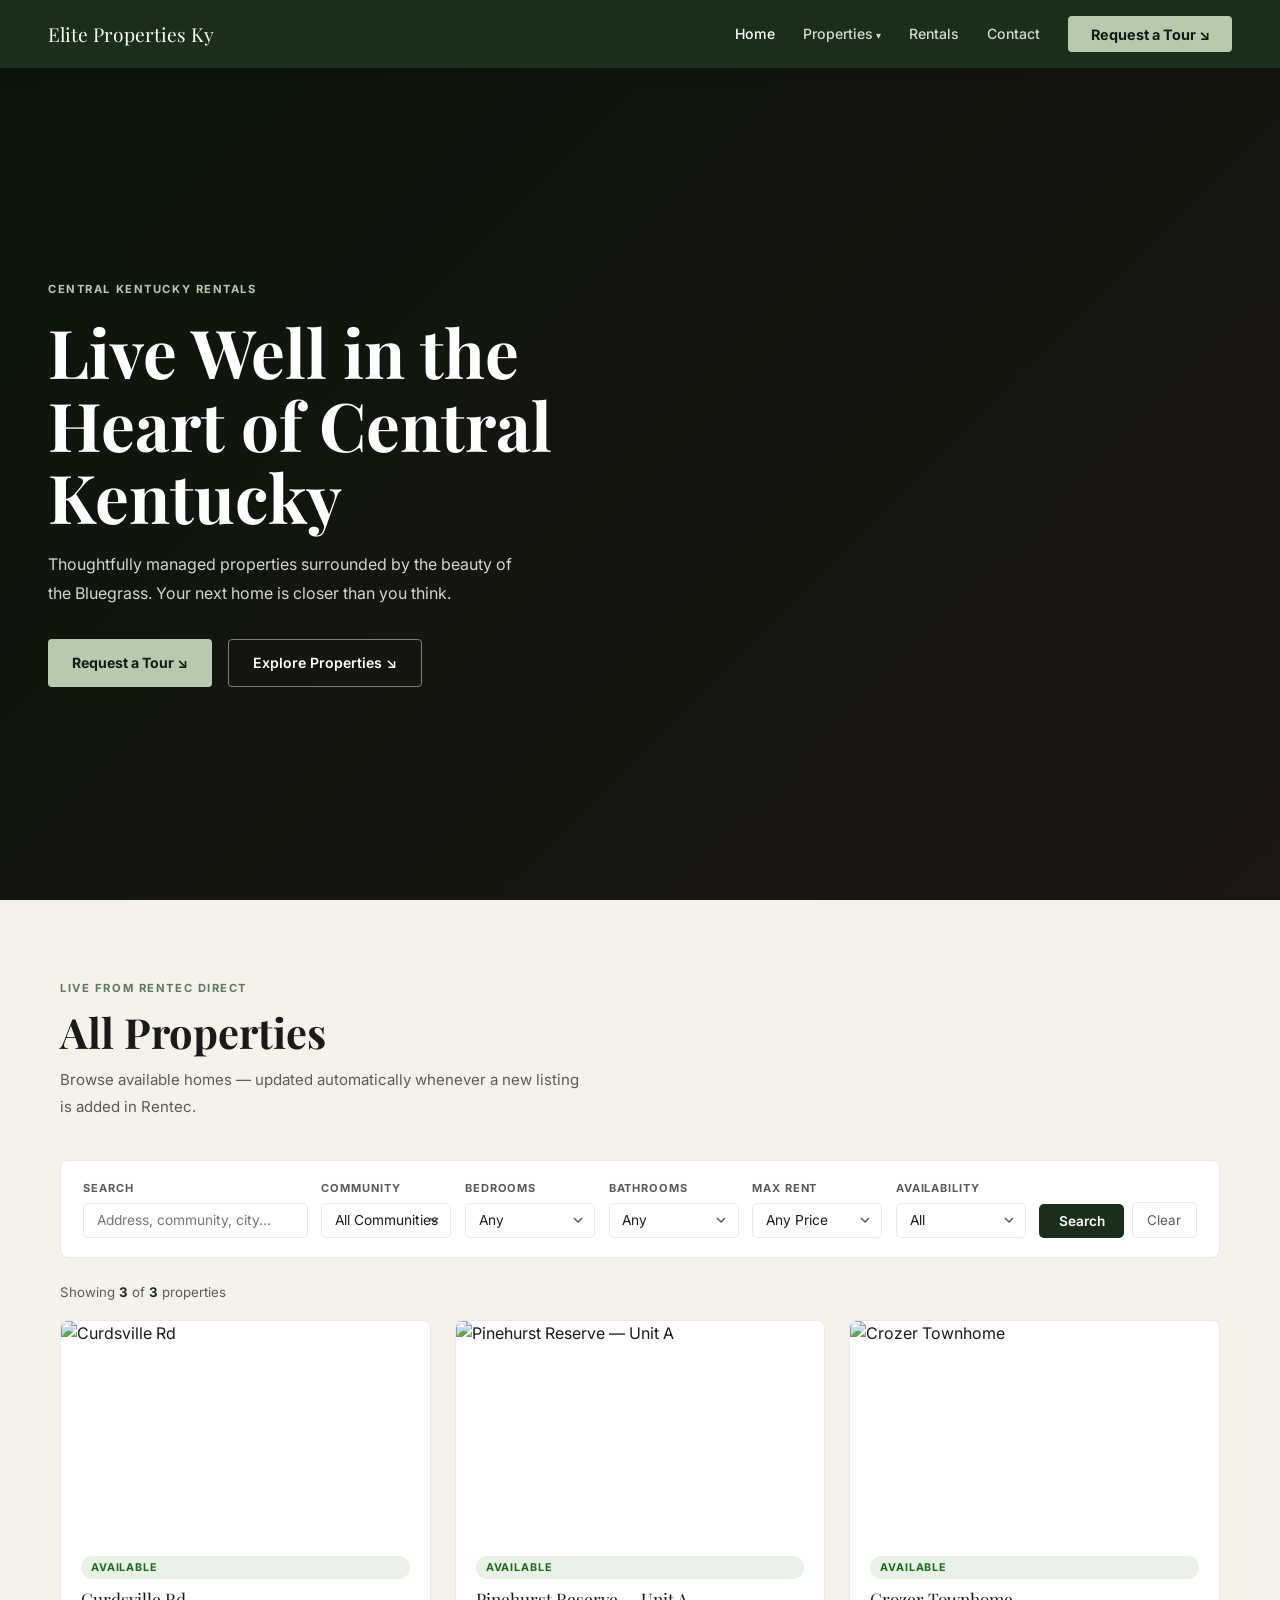
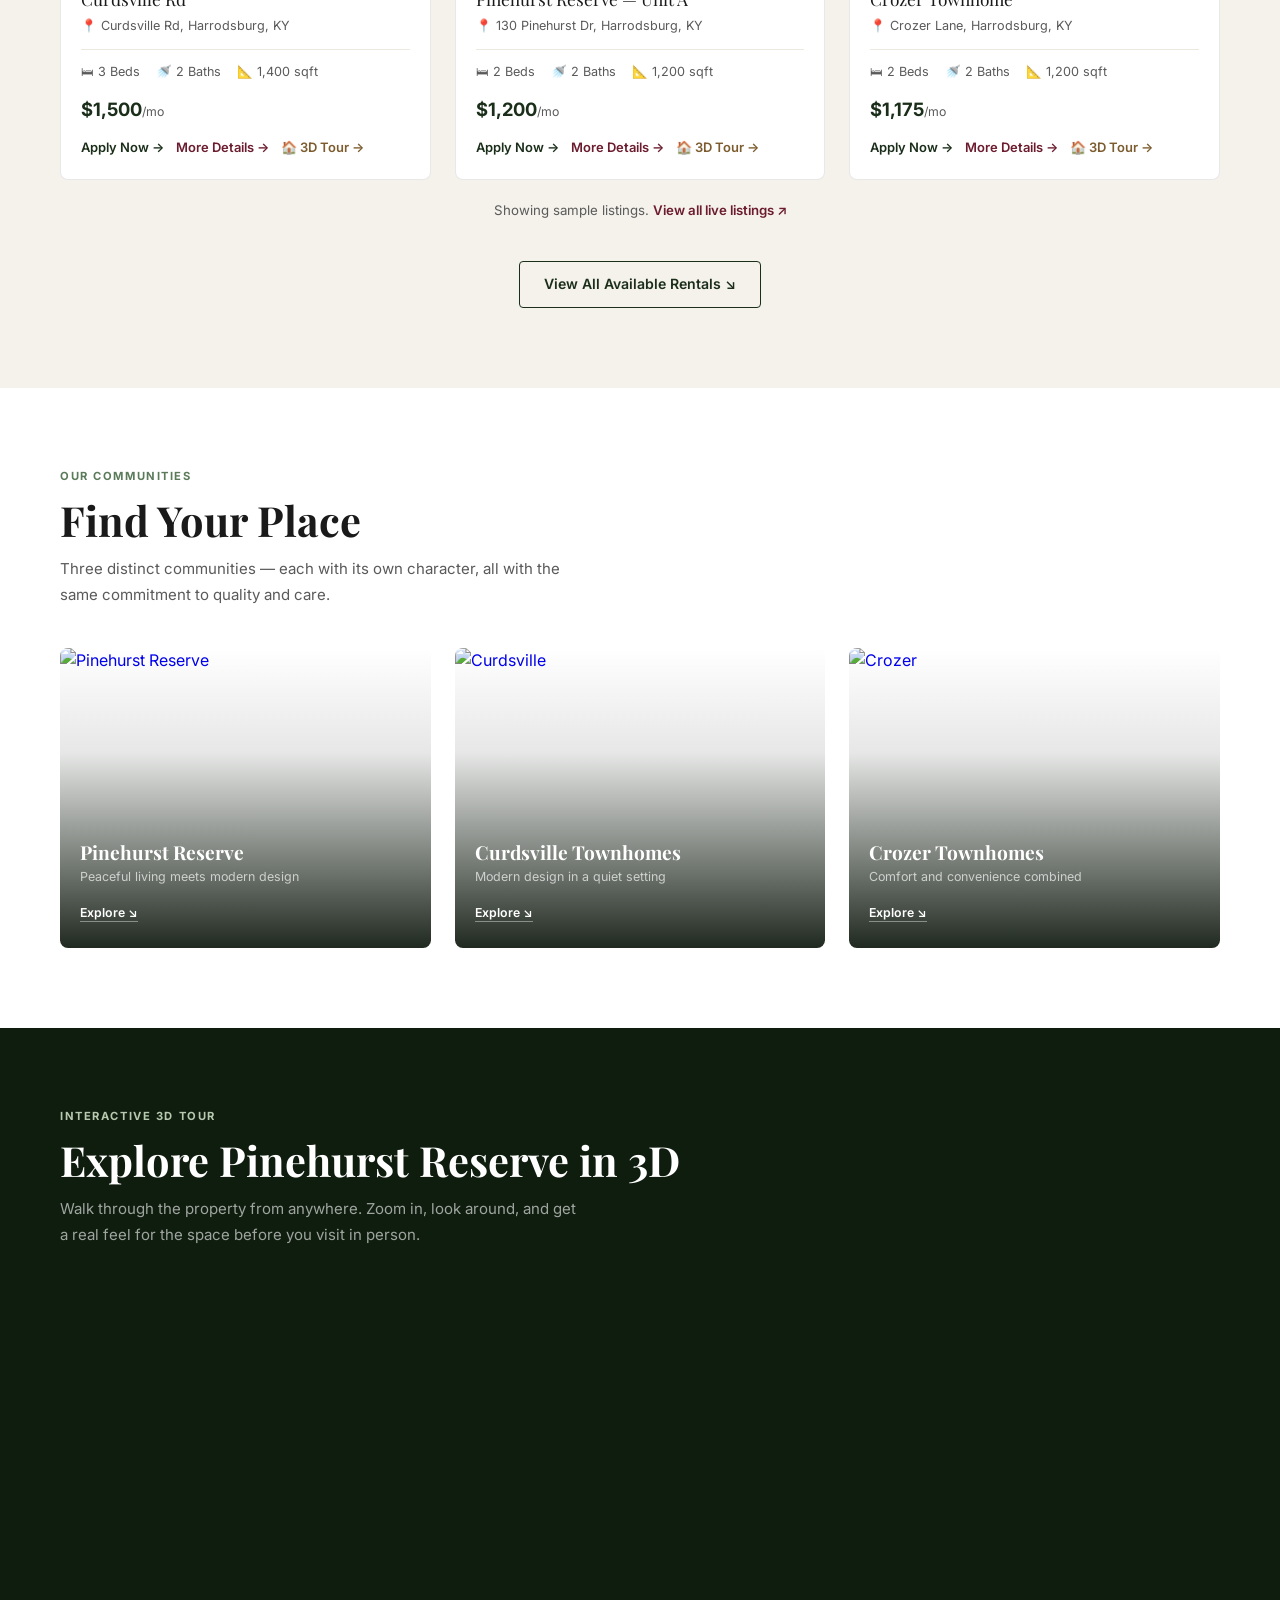
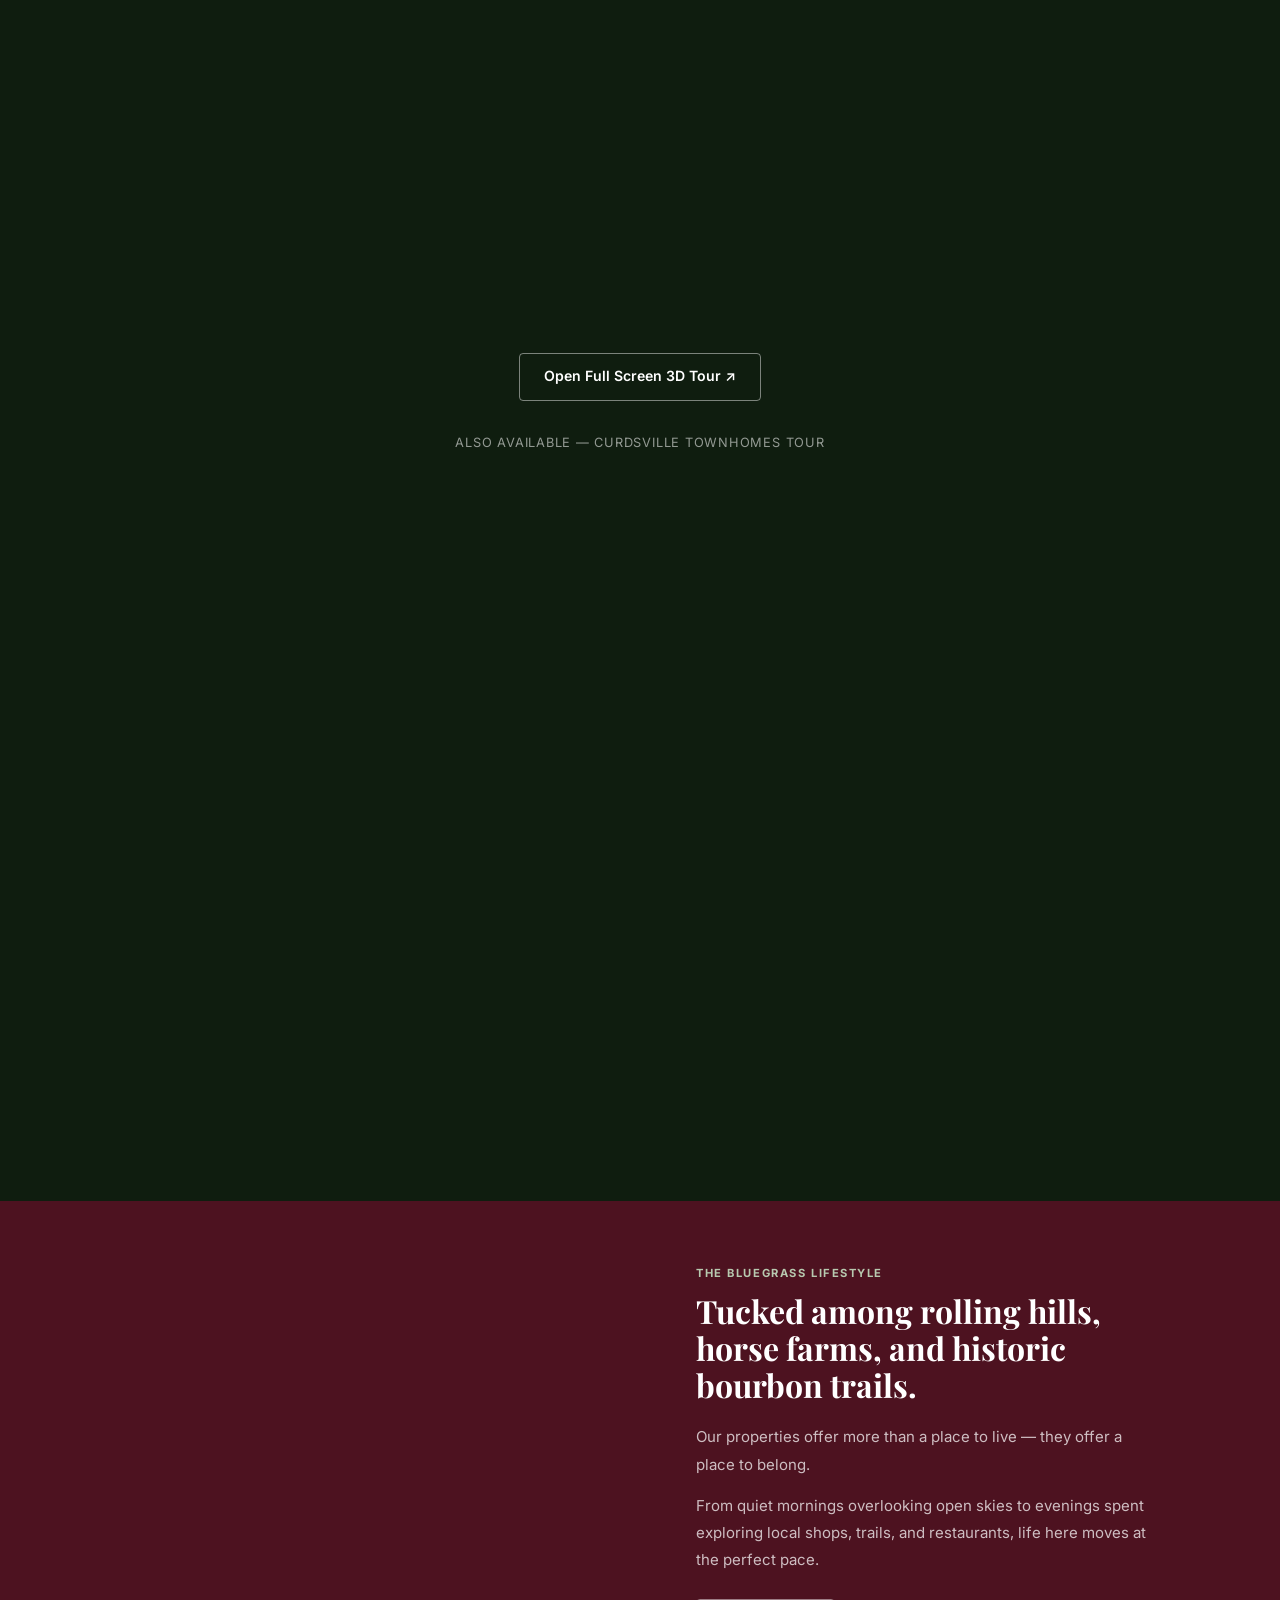
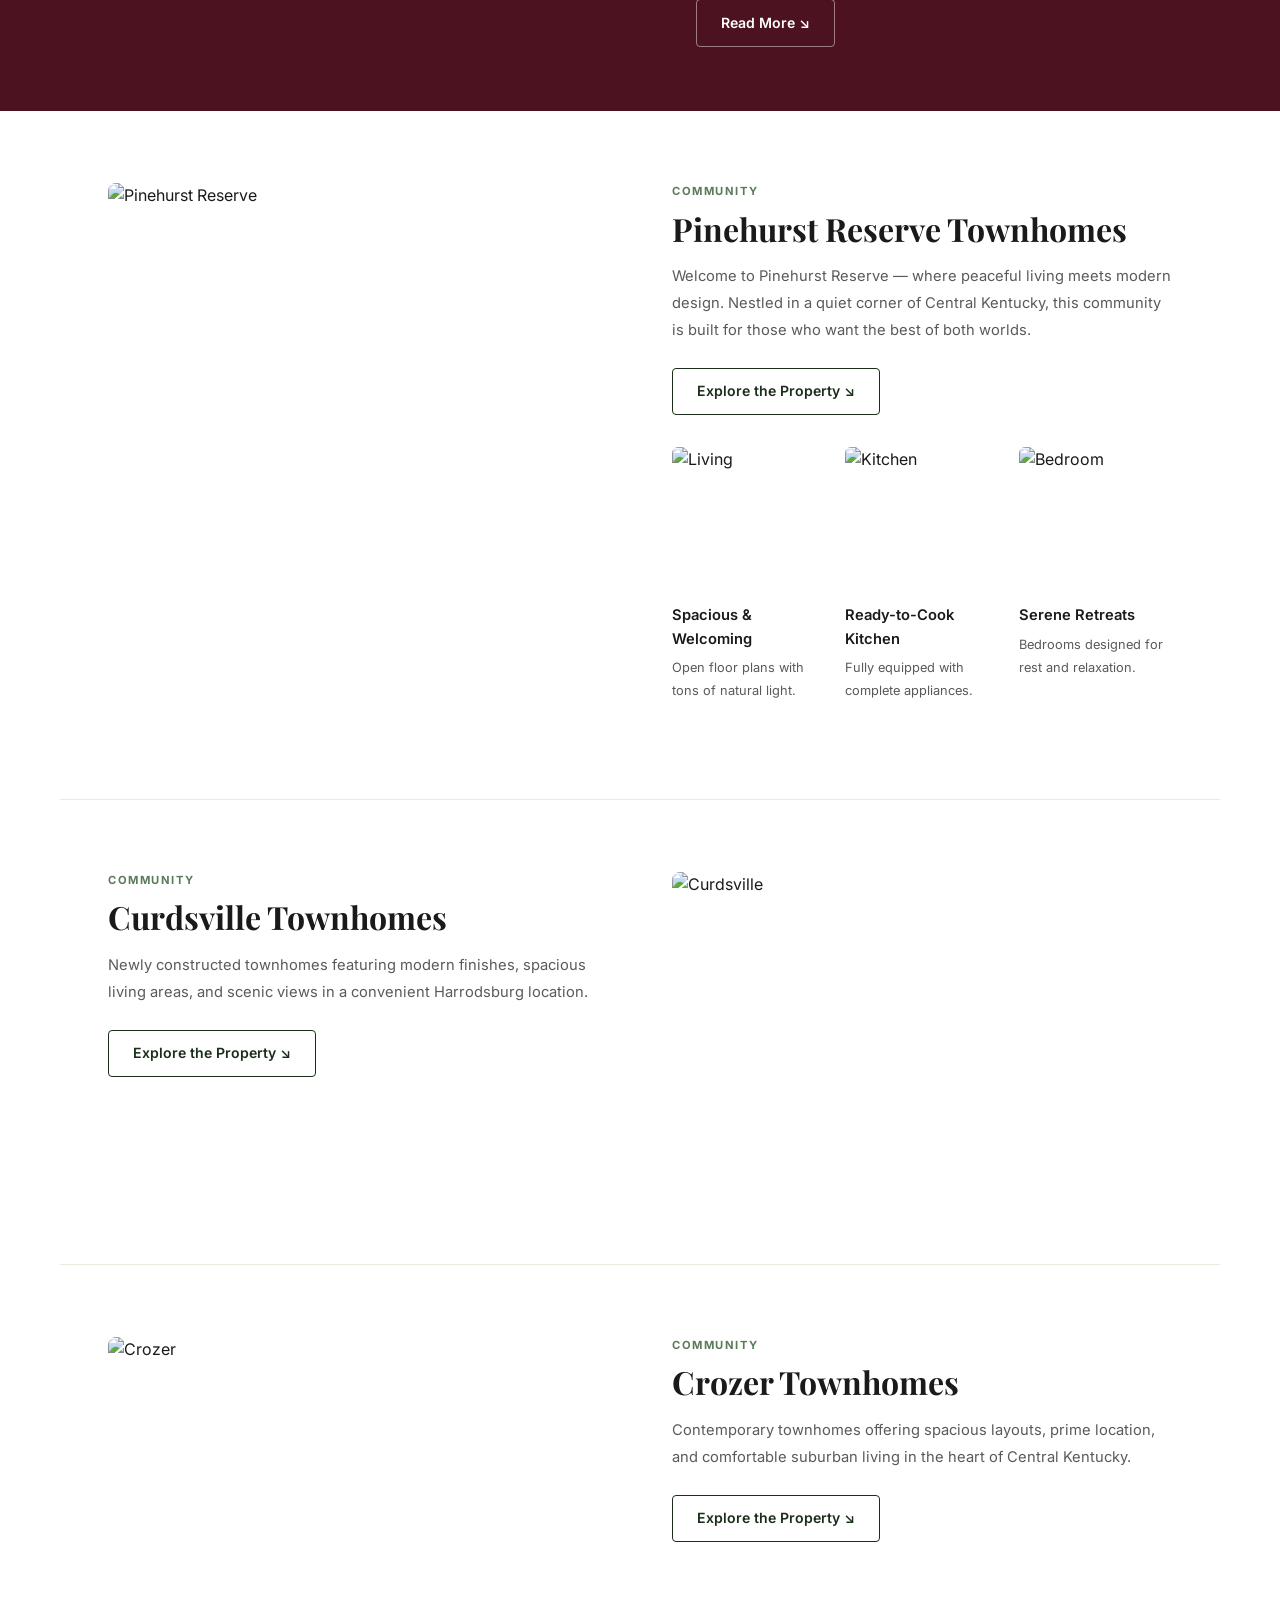
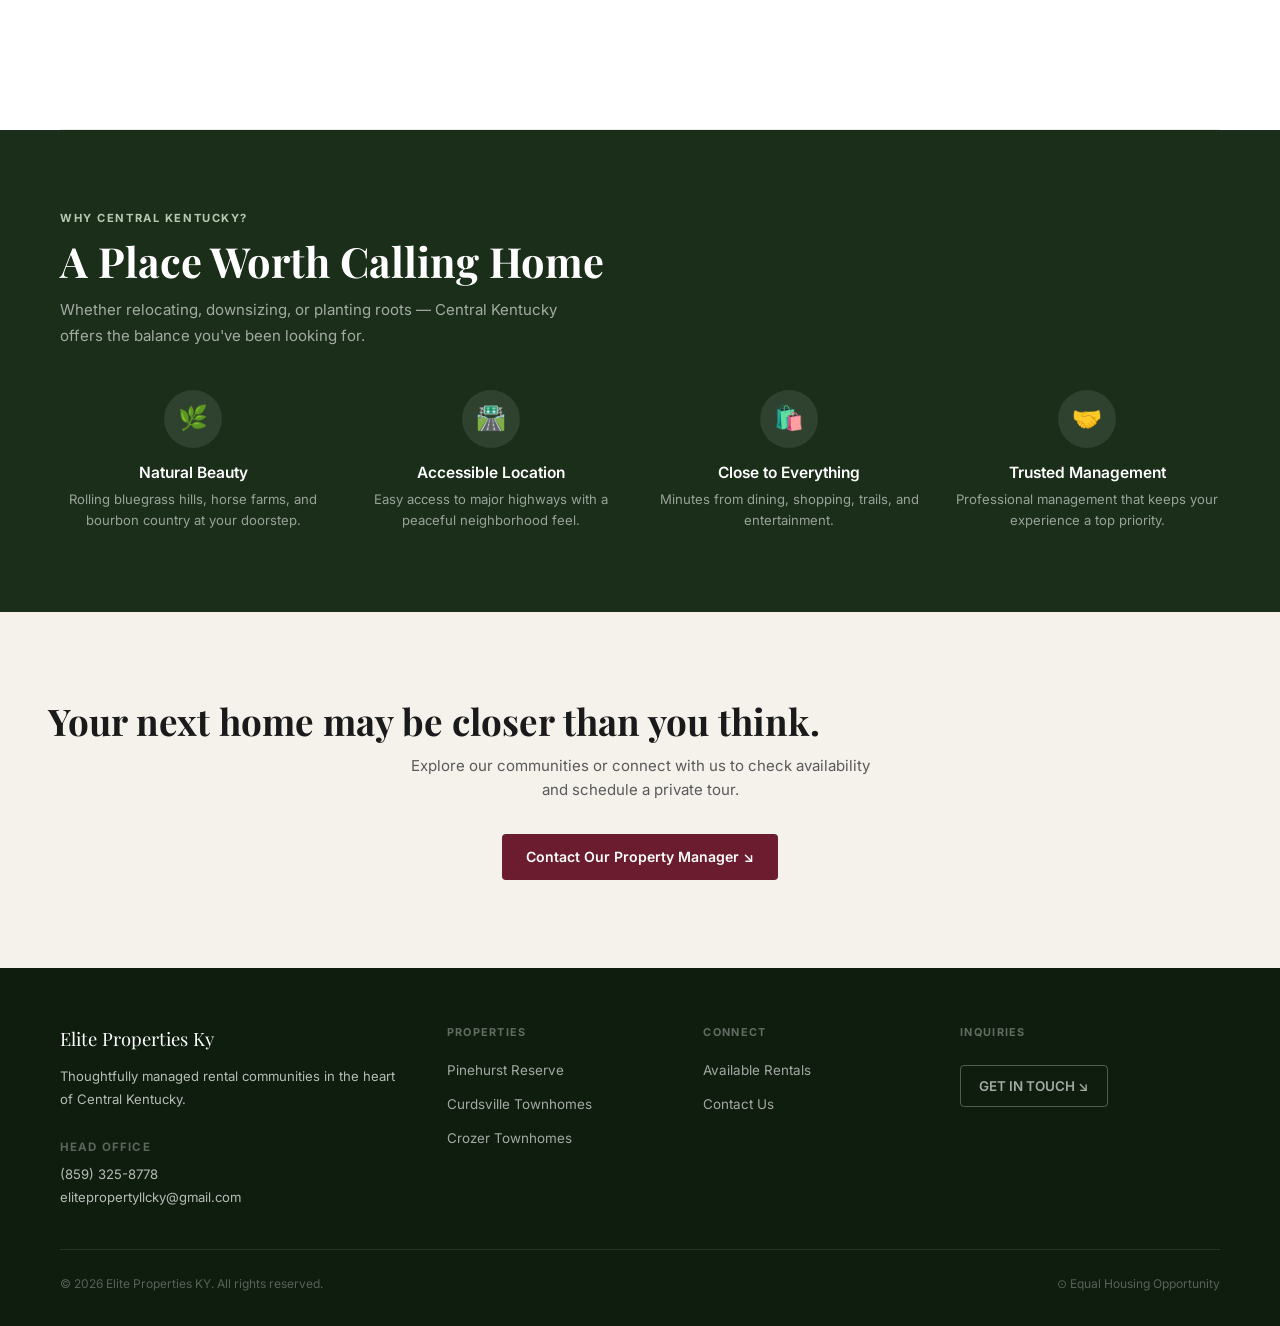
==== index.html @ 21b64f46 "Add files via upload" ====
<!DOCTYPE html>
<html lang="en">
<head>
<meta charset="UTF-8">
<meta name="viewport" content="width=device-width, initial-scale=1.0">
<title>Home | Elite Properties Ky</title>
<meta name="description" content="Find your next home in Central Kentucky. Professionally managed rental communities in Harrodsburg, KY.">
<link rel="preconnect" href="https://fonts.googleapis.com">
<link href="https://fonts.googleapis.com/css2?family=Playfair+Display:wght@700&family=Inter:wght@400;500;600;700&display=swap" rel="stylesheet">
<link rel="stylesheet" href="style.css">
</head>
<body>

<!-- NAV -->
<nav>
  <a href="index.html" class="nav-logo">Elite Properties Ky</a>
  <ul class="nav-links">
    <li><a href="index.html" class="active">Home</a></li>
    <li class="nav-dropdown">
      <a href="#">Properties</a>
      <div class="dropdown-menu">
        <a href="pinehurst.html">Pinehurst Reserve Townhomes</a>
        <a href="curdsville.html">Curdsville Townhomes</a>
        <a href="crozer.html">Crozer Townhomes</a>
      </div>
    </li>
    <li><a href="rentals.html">Rentals</a></li>
    <li><a href="contact.html">Contact</a></li>
    <li><a href="contact.html" class="nav-cta">Request a Tour ↘</a></li>
  </ul>
  <button class="nav-toggle" aria-label="Menu"><span></span><span></span><span></span></button>
</nav>

<!-- HERO WITH FREE STOCK VIDEO -->
<!-- Using Pexels free stock video of luxury home interior -->
<!-- Replace the video src with your own video later -->
<section class="hero" id="home">
  <video class="hero-video" autoplay muted loop playsinline
    poster="https://images.pexels.com/photos/1396122/pexels-photo-1396122.jpeg?auto=compress&cs=tinysrgb&w=1920">
    <source src="https://videos.pexels.com/video-files/3773486/3773486-uhd_2560_1440_25fps.mp4" type="video/mp4">
    <!-- Fallback static image if video fails -->
  </video>
  <div class="hero-overlay"></div>
  <div class="hero-content">
    <span class="hero-eyebrow">Central Kentucky Rentals</span>
    <h1>Live Well in the Heart of Central Kentucky</h1>
    <p class="hero-sub">Thoughtfully managed properties surrounded by the beauty of the Bluegrass. Your next home is closer than you think.</p>
    <div class="hero-actions">
      <a href="contact.html" class="btn btn-white">Request a Tour ↘</a>
      <a href="#properties-section" class="btn btn-outline-white">Explore Properties ↘</a>
    </div>
  </div>
</section>

<!-- LIVE PROPERTIES FROM RENTEC -->
<section class="section" id="properties-section" style="background:var(--cream);">
  <div class="wrap">
    <span class="section-label">Live from Rentec Direct</span>
    <h2 class="section-title">All Properties</h2>
    <p class="section-sub">Browse available homes — updated automatically whenever a new listing is added in Rentec.</p>

    <!-- FILTER BAR -->
    <div class="filter-bar">
      <div class="fg" style="flex:2;min-width:170px;">
        <label>Search</label>
        <input type="text" id="fSearch" placeholder="Address, community, city…">
      </div>
      <div class="fg">
        <label>Community</label>
        <select id="fCommunity">
          <option value="">All Communities</option>
          <option value="curdsville">Curdsville</option>
          <option value="pinehurst">Pinehurst Reserve</option>
          <option value="crozer">Crozer</option>
          <option value="lyons">Lyons Ave</option>
          <option value="proctor">Proctor St</option>
          <option value="cecil">Cecil Street</option>
        </select>
      </div>
      <div class="fg">
        <label>Bedrooms</label>
        <select id="fBeds">
          <option value="">Any</option>
          <option value="1">1 Bed</option>
          <option value="2">2 Beds</option>
          <option value="3">3 Beds</option>
          <option value="4">4+ Beds</option>
        </select>
      </div>
      <div class="fg">
        <label>Bathrooms</label>
        <select id="fBaths">
          <option value="">Any</option>
          <option value="1">1 Bath</option>
          <option value="2">2 Baths</option>
          <option value="3">3+ Baths</option>
        </select>
      </div>
      <div class="fg">
        <label>Max Rent</label>
        <select id="fPrice">
          <option value="">Any Price</option>
          <option value="800">Up to $800/mo</option>
          <option value="1000">Up to $1,000/mo</option>
          <option value="1200">Up to $1,200/mo</option>
          <option value="1500">Up to $1,500/mo</option>
          <option value="2000">Up to $2,000/mo</option>
        </select>
      </div>
      <div class="fg">
        <label>Availability</label>
        <select id="fAvail">
          <option value="">All</option>
          <option value="available">Available Now</option>
          <option value="unavailable">Coming Soon</option>
        </select>
      </div>
      <div class="filter-actions">
        <button class="btn-search" onclick="applyFilters()">Search</button>
        <button class="btn-clear" onclick="resetFilters()">Clear</button>
      </div>
    </div>
    <p id="propsCount" style="display:none;font-size:.83rem;color:var(--muted);margin-bottom:1rem;"></p>
    <div class="prop-grid" id="propsGrid">
      <div class="state-center"><div class="spinner"></div><p>Loading properties…</p></div>
    </div>
    <div style="text-align:center;margin-top:2.5rem;">
      <a href="rentals.html" class="btn btn-outline-forest">View All Available Rentals ↘</a>
    </div>
  </div>
</section>

<!-- COMMUNITY SHOWCASE -->
<section class="section" id="communities">
  <div class="wrap">
    <span class="section-label">Our Communities</span>
    <h2 class="section-title">Find Your Place</h2>
    <p class="section-sub">Three distinct communities — each with its own character, all with the same commitment to quality and care.</p>
    <div class="community-grid">
      <a href="pinehurst.html" class="comm-card">
        <img src="https://static.wixstatic.com/media/8e1c5f_88a6acd375b24e2f8220c3abd1e22dcf~mv2.jpg/v1/fill/w_800,h_600,al_c,q_80,enc_avif,quality_auto/pinehurst%20reserve%20front.jpg" alt="Pinehurst Reserve">
        <div class="comm-card-overlay"></div>
        <div class="comm-card-info"><h3>Pinehurst Reserve</h3><p>Peaceful living meets modern design</p><span>Explore ↘</span></div>
      </a>
      <a href="curdsville.html" class="comm-card">
        <img src="https://static.wixstatic.com/media/23b958_ae3217a0ced340349d65001fec90b6ee~mv2.jpg/v1/fit/w_800,h_600,q_90,enc_avif,quality_auto/23b958_ae3217a0ced340349d65001fec90b6ee~mv2.jpg" alt="Curdsville">
        <div class="comm-card-overlay"></div>
        <div class="comm-card-info"><h3>Curdsville Townhomes</h3><p>Modern design in a quiet setting</p><span>Explore ↘</span></div>
      </a>
      <a href="crozer.html" class="comm-card">
        <img src="https://static.wixstatic.com/media/23b958_34b740e070714d919759ac3b581544b1~mv2.jpg/v1/fit/w_800,h_600,q_90,enc_avif,quality_auto/23b958_34b740e070714d919759ac3b581544b1~mv2.jpg" alt="Crozer">
        <div class="comm-card-overlay"></div>
        <div class="comm-card-info"><h3>Crozer Townhomes</h3><p>Comfort and convenience combined</p><span>Explore ↘</span></div>
      </a>
    </div>
  </div>
</section>

<!-- 3D VIRTUAL TOUR — MATTERPORT -->
<div class="tour-section section">
  <div class="wrap">
    <span class="section-label">Interactive 3D Tour</span>
    <h2 class="section-title" style="color:var(--white)">Explore Pinehurst Reserve in 3D</h2>
    <p class="section-sub" style="color:rgba(255,255,255,0.6);margin-bottom:2rem;">Walk through the property from anywhere. Zoom in, look around, and get a real feel for the space before you visit in person.</p>
    <div class="mp-embed">
      <iframe
        src="https://my.matterport.com/show/?m=jr7xb9xrBE8"
        allow="autoplay; fullscreen; web-share; xr-spatial-tracking"
        frameborder="0"
        allowfullscreen
        title="Pinehurst Reserve 3D Virtual Tour">
      </iframe>
    </div>
    <p style="text-align:center;margin-top:1.25rem;">
      <a href="https://my.matterport.com/show/?m=jr7xb9xrBE8" target="_blank" class="btn btn-outline-white" style="display:inline-flex">
        Open Full Screen 3D Tour ↗
      </a>
    </p>
    <div style="margin-top:2rem;">
      <p style="color:rgba(255,255,255,.55);font-size:.8rem;text-align:center;margin-bottom:1rem;letter-spacing:.06em;text-transform:uppercase;">Also Available — Curdsville Townhomes Tour</p>
      <div class="mp-embed">
        <iframe
          src="https://my.matterport.com/show/?m=mweATdD8G1L"
          allow="autoplay; fullscreen; web-share; xr-spatial-tracking"
          frameborder="0"
          allowfullscreen
          title="Curdsville Townhomes 3D Tour">
        </iframe>
      </div>
    </div>
  </div>
</div>

<!-- LIFESTYLE SPLIT -->
<div class="lifestyle">
  <div class="lifestyle-inner">
    <div class="lifestyle-img"></div>
    <div class="lifestyle-text">
      <span class="section-label">The Bluegrass Lifestyle</span>
      <h2>Tucked among rolling hills, horse farms, and historic bourbon trails.</h2>
      <p>Our properties offer more than a place to live — they offer a place to belong.</p>
      <p>From quiet mornings overlooking open skies to evenings spent exploring local shops, trails, and restaurants, life here moves at the perfect pace.</p>
      <a href="contact.html" class="btn btn-outline-white" style="margin-top:.75rem;align-self:flex-start;">Read More ↘</a>
    </div>
  </div>
</div>

<!-- COMMUNITY FEATURE ROWS -->
<div class="comm-rows">
  <div class="comm-row">
    <img class="comm-row-img" src="https://static.wixstatic.com/media/23b958_c63b4e289097448fad026cc8f93c95b8~mv2.jpg/v1/fit/w_960,h_640,q_90,enc_avif,quality_auto/23b958_c63b4e289097448fad026cc8f93c95b8~mv2.jpg" alt="Pinehurst Reserve">
    <div class="comm-row-text">
      <span class="section-label">Community</span>
      <h2>Pinehurst Reserve Townhomes</h2>
      <p>Welcome to Pinehurst Reserve — where peaceful living meets modern design. Nestled in a quiet corner of Central Kentucky, this community is built for those who want the best of both worlds.</p>
      <a href="pinehurst.html" class="btn btn-outline-forest">Explore the Property ↘</a>
      <div class="feature-grid">
        <div class="feature-item"><img src="https://static.wixstatic.com/media/8e1c5f_5edec4df8f8345e18412c4f353db36b3~mv2.jpg/v1/fill/w_400,h_280,al_c,q_80,enc_avif,quality_auto/Pinehurst%20Reserve%20Retouched%20Optimized%20for%20Web_20.jpg" alt="Living"><h4>Spacious & Welcoming</h4><p>Open floor plans with tons of natural light.</p></div>
        <div class="feature-item"><img src="https://static.wixstatic.com/media/8e1c5f_df1fcca7f3a74d31aa9508a52b5c37d3~mv2.jpg/v1/fill/w_400,h_280,al_c,q_80,enc_avif,quality_auto/Pinehurst%20Reserve%20Retouched%20Optimized%20for%20Web_16.jpg" alt="Kitchen"><h4>Ready-to-Cook Kitchen</h4><p>Fully equipped with complete appliances.</p></div>
        <div class="feature-item"><img src="https://static.wixstatic.com/media/8e1c5f_2f93f8d37f744509aaecc9bdccc4d61d~mv2.jpg/v1/fill/w_400,h_280,al_c,q_80,enc_avif,quality_auto/Pinehurst%20Reserve%20Retouched%20Optimized%20for%20Web_19.jpg" alt="Bedroom"><h4>Serene Retreats</h4><p>Bedrooms designed for rest and relaxation.</p></div>
      </div>
    </div>
  </div>
  <div class="comm-row flip">
    <img class="comm-row-img" src="https://static.wixstatic.com/media/23b958_6a4a3c3a8d1b416b8bd9cf13ebec25a1~mv2.jpg/v1/fill/w_960,h_640,q_90,enc_avif,quality_auto/23b958_6a4a3c3a8d1b416b8bd9cf13ebec25a1~mv2.jpg" alt="Curdsville">
    <div class="comm-row-text">
      <span class="section-label">Community</span>
      <h2>Curdsville Townhomes</h2>
      <p>Newly constructed townhomes featuring modern finishes, spacious living areas, and scenic views in a convenient Harrodsburg location.</p>
      <a href="curdsville.html" class="btn btn-outline-forest">Explore the Property ↘</a>
    </div>
  </div>
  <div class="comm-row">
    <img class="comm-row-img" src="https://static.wixstatic.com/media/23b958_57499c3244734cce8464cceef54cd14e~mv2.jpg/v1/fit/w_960,h_640,q_90,enc_avif,quality_auto/23b958_57499c3244734cce8464cceef54cd14e~mv2.jpg" alt="Crozer">
    <div class="comm-row-text">
      <span class="section-label">Community</span>
      <h2>Crozer Townhomes</h2>
      <p>Contemporary townhomes offering spacious layouts, prime location, and comfortable suburban living in the heart of Central Kentucky.</p>
      <a href="crozer.html" class="btn btn-outline-forest">Explore the Property ↘</a>
    </div>
  </div>
</div>

<!-- WHY CENTRAL KENTUCKY -->
<section class="section why-section">
  <div class="wrap">
    <span class="section-label" style="color:rgba(255,255,255,.38)">Why Central Kentucky?</span>
    <h2 class="section-title">A Place Worth Calling Home</h2>
    <p class="section-sub">Whether relocating, downsizing, or planting roots — Central Kentucky offers the balance you've been looking for.</p>
    <div class="why-grid">
      <div class="why-item"><div class="why-icon">🌿</div><h3>Natural Beauty</h3><p>Rolling bluegrass hills, horse farms, and bourbon country at your doorstep.</p></div>
      <div class="why-item"><div class="why-icon">🛣️</div><h3>Accessible Location</h3><p>Easy access to major highways with a peaceful neighborhood feel.</p></div>
      <div class="why-item"><div class="why-icon">🛍️</div><h3>Close to Everything</h3><p>Minutes from dining, shopping, trails, and entertainment.</p></div>
      <div class="why-item"><div class="why-icon">🤝</div><h3>Trusted Management</h3><p>Professional management that keeps your experience a top priority.</p></div>
    </div>
  </div>
</section>

<!-- CTA -->
<div class="cta-band">
  <h2>Your next home may be closer than you think.</h2>
  <p>Explore our communities or connect with us to check availability and schedule a private tour.</p>
  <a href="contact.html" class="btn btn-burgundy">Contact Our Property Manager ↘</a>
</div>

<!-- FOOTER -->
<footer>
  <div class="footer-grid">
    <div class="footer-brand">
      <a href="index.html" class="footer-logo">Elite Properties Ky</a>
      <p>Thoughtfully managed rental communities in the heart of Central Kentucky.</p>
      <br>
      <p style="font-size:.72rem;color:rgba(255,255,255,.32);font-weight:700;letter-spacing:.1em;text-transform:uppercase;margin-bottom:.4rem">HEAD OFFICE</p>
      <p style="font-size:.82rem">(859) 325-8778<br>elitepropertyllcky@gmail.com</p>
    </div>
    <div class="footer-col"><h4>Properties</h4><ul><li><a href="pinehurst.html">Pinehurst Reserve</a></li><li><a href="curdsville.html">Curdsville Townhomes</a></li><li><a href="crozer.html">Crozer Townhomes</a></li></ul></div>
    <div class="footer-col"><h4>Connect</h4><ul><li><a href="rentals.html">Available Rentals</a></li><li><a href="contact.html">Contact Us</a></li></ul></div>
    <div class="footer-col"><h4>Inquiries</h4><a href="contact.html" class="footer-cta-btn">GET IN TOUCH ↘</a></div>
  </div>
  <div class="footer-bottom">
    <span>© 2026 Elite Properties KY. All rights reserved.</span>
    <span>⊙ Equal Housing Opportunity</span>
  </div>
</footer>

<script src="main.js"></script>
<script>
  document.addEventListener('DOMContentLoaded', () => {
    loadProperties({ gridId:'propsGrid', countId:'propsCount' });
  });
</script>
</body>
</html>
---- style.css ----
/* ═══════════════════════════════════════
   ELITE PROPERTIES KY — Global Styles
═══════════════════════════════════════ */
*, *::before, *::after { box-sizing: border-box; margin: 0; padding: 0; }
:root {
  --forest:      #1a2e1a;
  --forest-dark: #0f1d0f;
  --forest-mid:  #243824;
  --burgundy:    #6b1c2e;
  --burg-dark:   #4d1220;
  --cream:       #f5f2ec;
  --cream-dark:  #ede9e0;
  --text:        #1a1a1a;
  --muted:       #5a5a5a;
  --white:       #ffffff;
  --border:      rgba(0,0,0,0.09);
  --shadow:      0 4px 24px rgba(0,0,0,0.08);
}
html { scroll-behavior: smooth; }
body { font-family: 'Inter', sans-serif; color: var(--text); background: var(--white); line-height: 1.6; }
img { max-width: 100%; display: block; }
a { text-decoration: none; }
h1,h2,h3 { font-family: 'Playfair Display', serif; line-height: 1.15; }

/* NAV */
nav {
  position: fixed; top: 0; left: 0; right: 0; z-index: 999;
  background: var(--forest);
  display: flex; align-items: center; justify-content: space-between;
  padding: 0 3rem; height: 68px;
  box-shadow: 0 2px 12px rgba(0,0,0,0.25);
}
.nav-logo { font-family: 'Playfair Display',serif; color: var(--white); font-size: 1.2rem; white-space: nowrap; }
.nav-links { display: flex; align-items: center; gap: 1.75rem; list-style: none; }
.nav-links a { color: rgba(255,255,255,0.82); font-size: 0.88rem; font-weight: 500; transition: color 0.2s; }
.nav-links a:hover, .nav-links a.active { color: var(--white); }
.nav-dropdown { position: relative; }
.nav-dropdown > a::after { content: " ▾"; font-size: 0.65rem; }
.dropdown-menu { display: none; position: absolute; top: 100%; left: 0; background: var(--forest-dark); min-width: 250px; border-top: 2px solid var(--burgundy); box-shadow: 0 8px 28px rgba(0,0,0,0.25); padding: 0.4rem 0; }
.nav-dropdown:hover .dropdown-menu { display: block; }
.dropdown-menu a { display: block; padding: 0.65rem 1.25rem; color: rgba(255,255,255,0.78); font-size: 0.85rem; }
.dropdown-menu a:hover { background: rgba(255,255,255,0.07); color: var(--white); }
.nav-cta { background: var(--burgundy) !important; color: var(--white) !important; padding: 0.48rem 1.15rem; border-radius: 4px; font-weight: 600 !important; transition: background 0.2s !important; }
.nav-cta:hover { background: var(--burg-dark) !important; }
.nav-toggle { display: none; background: none; border: none; cursor: pointer; padding: 0.5rem; flex-direction: column; gap: 5px; }
.nav-toggle span { display: block; width: 22px; height: 2px; background: var(--white); border-radius: 2px; }

/* BUTTONS */
.btn { display: inline-flex; align-items: center; gap: 0.45rem; font-family: 'Inter',sans-serif; font-weight: 600; font-size: 0.88rem; padding: 0.72rem 1.5rem; border-radius: 4px; border: none; cursor: pointer; transition: all 0.2s; }
.btn-white { background: var(--white); color: var(--forest-dark); }
.btn-white:hover { background: var(--cream); transform: translateY(-1px); }
.btn-outline-white { background: transparent; color: var(--white); border: 1.5px solid rgba(255,255,255,0.45); }
.btn-outline-white:hover { border-color: var(--white); background: rgba(255,255,255,0.08); }
.btn-burgundy { background: var(--burgundy); color: var(--white); }
.btn-burgundy:hover { background: var(--burg-dark); transform: translateY(-1px); }
.btn-forest { background: var(--forest); color: var(--white); }
.btn-forest:hover { background: var(--forest-mid); }
.btn-outline-forest { background: transparent; color: var(--forest); border: 1.5px solid var(--forest); }
.btn-outline-forest:hover { background: var(--forest); color: var(--white); }

/* LAYOUT */
.wrap { max-width: 1160px; margin: 0 auto; }
.section { padding: 5rem 3rem; }
.section-label { font-size: 0.7rem; font-weight: 700; letter-spacing: 0.14em; text-transform: uppercase; color: var(--burgundy); display: block; margin-bottom: 0.6rem; }
.section-title { font-size: clamp(1.8rem,3.5vw,2.6rem); color: var(--text); margin-bottom: 0.75rem; }
.section-sub { color: var(--muted); font-size: 0.94rem; max-width: 520px; margin-bottom: 2.5rem; line-height: 1.75; }

/* HERO */
.hero { position: relative; min-height: 100vh; display: flex; align-items: center; overflow: hidden; background: var(--forest-dark); }
.hero-video { position: absolute; inset: 0; width: 100%; height: 100%; object-fit: cover; opacity: 0.32; }
.hero-overlay { position: absolute; inset: 0; background: linear-gradient(135deg,rgba(8,18,8,0.65) 0%,rgba(45,12,22,0.45) 100%); }
.hero-content { position: relative; z-index: 2; max-width: 700px; padding: 0 3rem; margin-top: 68px; }
.hero-eyebrow { font-size: 0.7rem; font-weight: 700; letter-spacing: 0.14em; text-transform: uppercase; color: rgba(255,255,255,0.5); display: block; margin-bottom: 1rem; }
.hero h1 { font-size: clamp(2.5rem,5.5vw,4.2rem); color: var(--white); line-height: 1.08; margin-bottom: 1.1rem; }
.hero-sub { font-size: 1rem; color: rgba(255,255,255,0.72); max-width: 480px; line-height: 1.78; margin-bottom: 2rem; }
.hero-actions { display: flex; gap: 1rem; flex-wrap: wrap; }
.hero-short { min-height: 58vh; }

/* PROPERTY CARDS */
.prop-grid { display: grid; grid-template-columns: repeat(auto-fill,minmax(300px,1fr)); gap: 1.5rem; }
.prop-card { background: var(--white); border-radius: 8px; border: 1px solid var(--border); overflow: hidden; transition: transform 0.2s,box-shadow 0.2s; }
.prop-card:hover { transform: translateY(-4px); box-shadow: 0 12px 36px rgba(0,0,0,0.1); }
.prop-img { width: 100%; height: 215px; object-fit: cover; display: block; }
.prop-img-ph { width: 100%; height: 215px; background: linear-gradient(135deg,#c8d5c8,#a0b8a0); display: flex; align-items: center; justify-content: center; }
.prop-body { padding: 1.25rem; }
.prop-badge { display: inline-block; font-size: 0.67rem; font-weight: 700; letter-spacing: 0.08em; text-transform: uppercase; padding: 3px 10px; border-radius: 20px; margin-bottom: 0.6rem; }
.prop-badge.avail { background: #e8f0e8; color: #1a6b1a; }
.prop-badge.soon { background: #f5e8eb; color: var(--burgundy); }
.prop-name { font-family: 'Playfair Display',serif; font-size: 1.08rem; color: var(--text); margin-bottom: 0.3rem; line-height: 1.3; }
.prop-addr { font-size: 0.79rem; color: var(--muted); margin-bottom: 0.8rem; }
.prop-stats { display: flex; gap: 1rem; font-size: 0.79rem; color: var(--muted); border-top: 1px solid var(--cream-dark); padding-top: 0.75rem; margin-bottom: 0.8rem; flex-wrap: wrap; }
.prop-price { font-size: 1.15rem; font-weight: 700; color: var(--forest); margin-bottom: 0.8rem; }
.prop-price small { font-size: 0.77rem; font-weight: 400; color: var(--muted); }
.prop-actions { display: flex; gap: 0.75rem; flex-wrap: wrap; }
.prop-link { font-size: 0.81rem; font-weight: 600; color: var(--burgundy); border-bottom: 1.5px solid transparent; transition: border-color 0.2s; }
.prop-link:hover { border-color: var(--burgundy); }
.prop-apply { font-size: 0.81rem; font-weight: 600; color: var(--forest); border-bottom: 1.5px solid transparent; transition: border-color 0.2s; }
.prop-apply:hover { border-color: var(--forest); }
.prop-tour { font-size: 0.81rem; font-weight: 600; color: #7c5c2e; border-bottom: 1.5px solid transparent; transition: border-color 0.2s; }
.prop-tour:hover { border-color: #7c5c2e; }

/* States */
.state-center { grid-column: 1/-1; text-align: center; padding: 4rem 1rem; color: var(--muted); }
.spinner { width: 34px; height: 34px; border: 3px solid var(--cream-dark); border-top-color: var(--forest); border-radius: 50%; animation: spin 0.75s linear infinite; margin: 0 auto 1rem; }
@keyframes spin { to { transform: rotate(360deg); } }

/* FILTER BAR */
.filter-bar { background: var(--white); border: 1.5px solid var(--cream-dark); border-radius: 8px; padding: 1.2rem 1.4rem; margin-bottom: 1.5rem; display: flex; flex-wrap: wrap; gap: 0.85rem; align-items: flex-end; }
.fg { display: flex; flex-direction: column; gap: 0.3rem; flex: 1; min-width: 130px; }
.fg label { font-size: 0.69rem; font-weight: 700; letter-spacing: 0.08em; text-transform: uppercase; color: var(--muted); }
.fg select, .fg input { padding: 0.55rem 0.8rem; border: 1.5px solid var(--cream-dark); border-radius: 5px; font-size: 0.86rem; font-family: 'Inter',sans-serif; color: var(--text); background: var(--white); appearance: none; background-image: url("data:image/svg+xml,%3Csvg xmlns='http://www.w3.org/2000/svg' width='10' height='6'%3E%3Cpath d='M1 1l4 4 4-4' stroke='%235a5a5a' stroke-width='1.5' fill='none'/%3E%3C/svg%3E"); background-repeat: no-repeat; background-position: right 0.7rem center; transition: border-color 0.2s; }
.fg input { background-image: none; }
.fg select:focus, .fg input:focus { outline: none; border-color: var(--forest); }
.filter-actions { display: flex; gap: 0.5rem; align-items: flex-end; }
.btn-search { padding: 0.57rem 1.2rem; background: var(--forest); color: var(--white); border: none; border-radius: 5px; font-family: 'Inter',sans-serif; font-size: 0.85rem; font-weight: 600; cursor: pointer; transition: background 0.2s; }
.btn-search:hover { background: var(--forest-mid); }
.btn-clear { padding: 0.57rem 0.9rem; background: transparent; color: var(--muted); border: 1.5px solid var(--cream-dark); border-radius: 5px; font-family: 'Inter',sans-serif; font-size: 0.84rem; cursor: pointer; transition: all 0.2s; }
.btn-clear:hover { border-color: var(--burgundy); color: var(--burgundy); }
#propsCount { font-size: 0.83rem; color: var(--muted); margin-bottom: 1rem; }
#propsCount strong { color: var(--forest); }

/* COMMUNITY CARDS */
.community-grid { display: grid; grid-template-columns: repeat(3,1fr); gap: 1.5rem; }
.comm-card { position: relative; border-radius: 8px; overflow: hidden; min-height: 300px; display: flex; align-items: flex-end; transition: transform 0.25s; }
.comm-card:hover { transform: translateY(-4px); }
.comm-card img { position: absolute; inset: 0; width: 100%; height: 100%; object-fit: cover; }
.comm-card-overlay { position: absolute; inset: 0; background: linear-gradient(to top,rgba(8,18,8,0.9) 0%,rgba(8,18,8,0.1) 65%,transparent 100%); }
.comm-card-info { position: relative; z-index: 2; padding: 1.5rem 1.25rem; color: var(--white); }
.comm-card-info h3 { font-family: 'Playfair Display',serif; font-size: 1.2rem; margin-bottom: 0.25rem; }
.comm-card-info p { font-size: 0.78rem; color: rgba(255,255,255,0.68); margin-bottom: 0.75rem; }
.comm-card-info span { font-size: 0.77rem; font-weight: 600; color: var(--white); border-bottom: 1.5px solid rgba(255,255,255,0.4); padding-bottom: 1px; }

/* PHOTO GALLERY */
.photo-gallery { display: grid; grid-template-columns: 2fr 1fr 1fr; grid-template-rows: 220px 220px; gap: 6px; border-radius: 8px; overflow: hidden; }
.photo-gallery img { width: 100%; height: 100%; object-fit: cover; }
.photo-gallery img:first-child { grid-row: 1/3; }

/* MATTERPORT 3D TOUR */
.tour-section { background: var(--forest-dark); padding: 4rem 3rem; }
.tour-section .section-label { color: rgba(255,255,255,0.38); }
.tour-section .section-title { color: var(--white); }
.tour-section .section-sub { color: rgba(255,255,255,0.6); }
.tour-frame { border-radius: 10px; overflow: hidden; box-shadow: 0 8px 40px rgba(0,0,0,0.4); }
.tour-frame iframe { width: 100%; height: 500px; border: none; display: block; }

/* LIFESTYLE SPLIT */
.lifestyle { background: var(--burg-dark); overflow: hidden; }
.lifestyle-inner { max-width: 1160px; margin: 0 auto; display: grid; grid-template-columns: 1fr 1fr; min-height: 500px; }
.lifestyle-img { background: url('https://static.wixstatic.com/media/23b958_ae3217a0ced340349d65001fec90b6ee~mv2.jpg/v1/fit/w_960,h_640,q_90,enc_avif,quality_auto/23b958_ae3217a0ced340349d65001fec90b6ee~mv2.jpg') center/cover no-repeat; min-height: 380px; }
.lifestyle-text { padding: 4rem 3.5rem; display: flex; flex-direction: column; justify-content: center; }
.lifestyle-text .section-label { color: rgba(255,255,255,0.38); }
.lifestyle-text h2 { font-family: 'Playfair Display',serif; font-size: clamp(1.75rem,2.5vw,2.3rem); color: var(--white); margin-bottom: 1.25rem; }
.lifestyle-text p { color: rgba(255,255,255,0.72); font-size: 0.94rem; line-height: 1.82; margin-bottom: 0.85rem; }

/* COMMUNITY ROWS */
.comm-rows { background: var(--white); }
.comm-row { max-width: 1160px; margin: 0 auto; display: grid; grid-template-columns: 1fr 1fr; align-items: start; gap: 4rem; padding: 4.5rem 3rem; border-bottom: 1px solid var(--cream-dark); }
.comm-row.flip { direction: rtl; }
.comm-row.flip > * { direction: ltr; }
.comm-row-img { width: 100%; height: 320px; object-fit: cover; border-radius: 8px; }
.comm-row-text h2 { font-family: 'Playfair Display',serif; font-size: clamp(1.6rem,2.5vw,2.2rem); color: var(--text); margin-bottom: 1rem; }
.comm-row-text p { color: var(--muted); font-size: 0.92rem; line-height: 1.82; margin-bottom: 1.5rem; }
.feature-grid { display: grid; grid-template-columns: repeat(3,1fr); gap: 1.25rem; margin-top: 2rem; }
.feature-item img { width: 100%; height: 145px; object-fit: cover; border-radius: 6px; margin-bottom: 0.75rem; }
.feature-item h4 { font-size: 0.92rem; font-weight: 600; color: var(--text); margin-bottom: 0.3rem; font-family: 'Inter',sans-serif; }
.feature-item p { font-size: 0.8rem; color: var(--muted); }

/* WHY KY */
.why-section { background: var(--forest); }
.why-section .section-title { color: var(--white); }
.why-section .section-sub { color: rgba(255,255,255,0.6); }
.why-grid { display: grid; grid-template-columns: repeat(4,1fr); gap: 2rem; }
.why-icon { width: 58px; height: 58px; border-radius: 50%; background: rgba(255,255,255,0.09); display: flex; align-items: center; justify-content: center; font-size: 1.5rem; margin: 0 auto 1rem; }
.why-item { text-align: center; }
.why-item h3 { font-size: 0.97rem; font-weight: 600; color: var(--white); margin-bottom: 0.45rem; font-family: 'Inter',sans-serif; }
.why-item p { font-size: 0.82rem; color: rgba(255,255,255,0.56); line-height: 1.65; }

/* CTA BAND */
.cta-band { background: var(--cream); text-align: center; padding: 5.5rem 3rem; }
.cta-band h2 { font-family: 'Playfair Display',serif; font-size: clamp(1.5rem,3vw,2.3rem); color: var(--text); margin-bottom: 0.75rem; }
.cta-band p { color: var(--muted); font-size: 0.94rem; max-width: 480px; margin: 0 auto 2rem; }

/* FORM */
.form-row { display: grid; grid-template-columns: 1fr 1fr; gap: 1rem; margin-bottom: 1rem; }
.form-group { display: flex; flex-direction: column; gap: 0.35rem; }
.form-group.full { grid-column: 1/-1; }
.form-group label { font-size: 0.75rem; font-weight: 600; color: var(--muted); }
.form-group input, .form-group select, .form-group textarea { padding: 0.65rem 0.9rem; border: 1.5px solid var(--cream-dark); border-radius: 5px; font-size: 0.9rem; font-family: 'Inter',sans-serif; color: var(--text); background: var(--white); transition: border-color 0.2s; width: 100%; }
.form-group input:focus, .form-group select:focus, .form-group textarea:focus { outline: none; border-color: var(--forest); }
.form-group textarea { resize: vertical; min-height: 120px; }
.form-success { display: none; background: #e8f5e8; border: 1px solid #b8d8b8; border-radius: 6px; padding: 1rem 1.25rem; color: #1a5c1a; font-size: 0.9rem; margin-top: 1rem; }

/* FOOTER */
footer { background: var(--forest-dark); color: rgba(255,255,255,0.7); padding: 3.5rem 3rem 2rem; }
.footer-grid { display: grid; grid-template-columns: 1.6fr 1fr 1fr 1.2fr; gap: 2.5rem; max-width: 1160px; margin: 0 auto 2.5rem; }
.footer-logo { font-family: 'Playfair Display',serif; color: var(--white); font-size: 1.15rem; display: block; margin-bottom: 0.75rem; }
.footer-brand p { font-size: 0.82rem; line-height: 1.75; }
.footer-col h4 { font-size: 0.68rem; font-weight: 700; letter-spacing: 0.12em; text-transform: uppercase; color: rgba(255,255,255,0.35); margin-bottom: 1rem; }
.footer-col ul { list-style: none; }
.footer-col li { margin-bottom: 0.5rem; }
.footer-col a { color: rgba(255,255,255,0.62); font-size: 0.84rem; transition: color 0.2s; }
.footer-col a:hover { color: var(--white); }
.footer-cta-btn { display: inline-flex; align-items: center; gap: 0.4rem; border: 1.5px solid rgba(255,255,255,0.28); color: var(--white); padding: 0.58rem 1.15rem; border-radius: 4px; font-size: 0.82rem; font-weight: 600; transition: all 0.2s; margin-top: 0.5rem; }
.footer-cta-btn:hover { border-color: var(--white); background: rgba(255,255,255,0.07); }
.footer-bottom { max-width: 1160px; margin: 0 auto; border-top: 1px solid rgba(255,255,255,0.1); padding-top: 1.5rem; font-size: 0.75rem; color: rgba(255,255,255,0.3); display: flex; justify-content: space-between; flex-wrap: wrap; gap: 0.5rem; }

/* RESPONSIVE */
@media(max-width:960px) {
  nav { padding: 0 1.5rem; }
  .nav-links { display: none; position: absolute; top: 68px; left: 0; right: 0; background: var(--forest-dark); flex-direction: column; padding: 1rem 1.5rem 1.5rem; gap: 0.5rem; }
  .nav-links.open { display: flex; }
  .nav-toggle { display: flex; }
  .dropdown-menu { position: static; box-shadow: none; border-top: none; background: transparent; padding-left: 1rem; }
  .nav-dropdown:hover .dropdown-menu { display: none; }
  .nav-dropdown.open .dropdown-menu { display: block; }
  .section { padding: 3.5rem 1.5rem; }
  .hero-content { padding: 0 1.5rem; }
  .community-grid { grid-template-columns: 1fr; }
  .lifestyle-inner { grid-template-columns: 1fr; }
  .lifestyle-text { padding: 3rem 1.5rem; }
  .comm-row { grid-template-columns: 1fr; gap: 1.75rem; padding: 3rem 1.5rem; }
  .comm-row.flip { direction: ltr; }
  .why-grid { grid-template-columns: repeat(2,1fr); }
  .footer-grid { grid-template-columns: 1fr 1fr; }
  .photo-gallery { grid-template-columns: 1fr 1fr; grid-template-rows: auto; }
  .photo-gallery img:first-child { grid-row: auto; }
  .feature-grid { grid-template-columns: 1fr 1fr; }
  .tour-frame iframe { height: 320px; }
  .form-row { grid-template-columns: 1fr; }
}
@media(max-width:560px) {
  .why-grid { grid-template-columns: 1fr; }
  .footer-grid { grid-template-columns: 1fr; }
  .feature-grid { grid-template-columns: 1fr; }
  .hero h1 { font-size: 2.2rem; }
}

/* ══════════════════════════════════════════════
   FINALIZATION CHANGES — Elite Property Group
   Per Project Finalization Document
══════════════════════════════════════════════ */

/* 1. Caption text color → #B7C9AF (higher contrast) */
.section-label { color: #B7C9AF !important; }
.hero-eyebrow  { color: #B7C9AF !important; }

/* Override section-label inside dark sections */
.why-section .section-label,
.tour-section .section-label,
.lifestyle-text .section-label,
.comm-life .section-label,
footer .section-label { color: #B7C9AF !important; }

/* Section label on light backgrounds uses darker green */
#communities .section-label,
#properties-section .section-label,
.comm-rows .section-label,
.cta-band .section-label,
.contact-hero .section-label,
.rentals-hero .section-label { color: #5a7a5a !important; }

/* 2. Consistent alignment — all sections use same max-width and padding */
.section { padding: 5rem 3rem; }
.section > .wrap,
.section-inner,
.wrap { max-width: 1160px; margin-left: auto; margin-right: auto; }

/* 3. Request a Tour button — larger + #B7C9AF color + breathing animation */
.nav-cta {
  background: #B7C9AF !important;
  color: #0f1d0f !important;
  padding: 0.6rem 1.4rem !important;
  border-radius: 4px;
  font-weight: 700 !important;
  font-size: 0.9rem !important;
  animation: breathe 2.8s ease-in-out infinite !important;
  border: none !important;
}
.nav-cta:hover {
  background: #9ab89a !important;
  animation-play-state: paused !important;
  transform: translateY(-1px);
}

/* Hero CTA buttons — also apply breathing to primary tour button */
.btn-white {
  background: #B7C9AF !important;
  color: #0f1d0f !important;
  font-weight: 700 !important;
  animation: breathe 2.8s ease-in-out infinite;
}
.btn-white:hover {
  background: #9ab89a !important;
  animation-play-state: paused;
}

/* Breathing animation */
@keyframes breathe {
  0%   { box-shadow: 0 0 0 0 rgba(183, 201, 175, 0.7); transform: scale(1); }
  50%  { box-shadow: 0 0 0 8px rgba(183, 201, 175, 0); transform: scale(1.03); }
  100% { box-shadow: 0 0 0 0 rgba(183, 201, 175, 0); transform: scale(1); }
}

/* 4. Hero content alignment — ensure consistent left padding */
.hero-content {
  padding-left: 3rem;
  padding-right: 3rem;
  max-width: 700px;
}

/* 5. All page sections consistent left-align */
.section-title,
.section-sub,
.section-label,
h1, h2 { text-align: left; }

/* 6. Consistent card heights in property grid */
.prop-card { display: flex; flex-direction: column; }
.prop-body  { flex: 1; display: flex; flex-direction: column; }
.prop-actions { margin-top: auto; }

/* 7. Hero subtext color improvement */
.hero-sub { color: rgba(255,255,255,0.82); }

/* 8. Mobile alignment fixes */
@media(max-width:960px) {
  .hero-content { padding-left: 1.5rem; padding-right: 1.5rem; }
  .section { padding: 3.5rem 1.5rem; }
}

/* 9. Matterport embed responsive */
.mp-embed { width: 100%; aspect-ratio: 16/9; position: relative; border-radius: 10px; overflow: hidden; }
.mp-embed iframe { width: 100%; height: 100%; border: 0; display: block; }
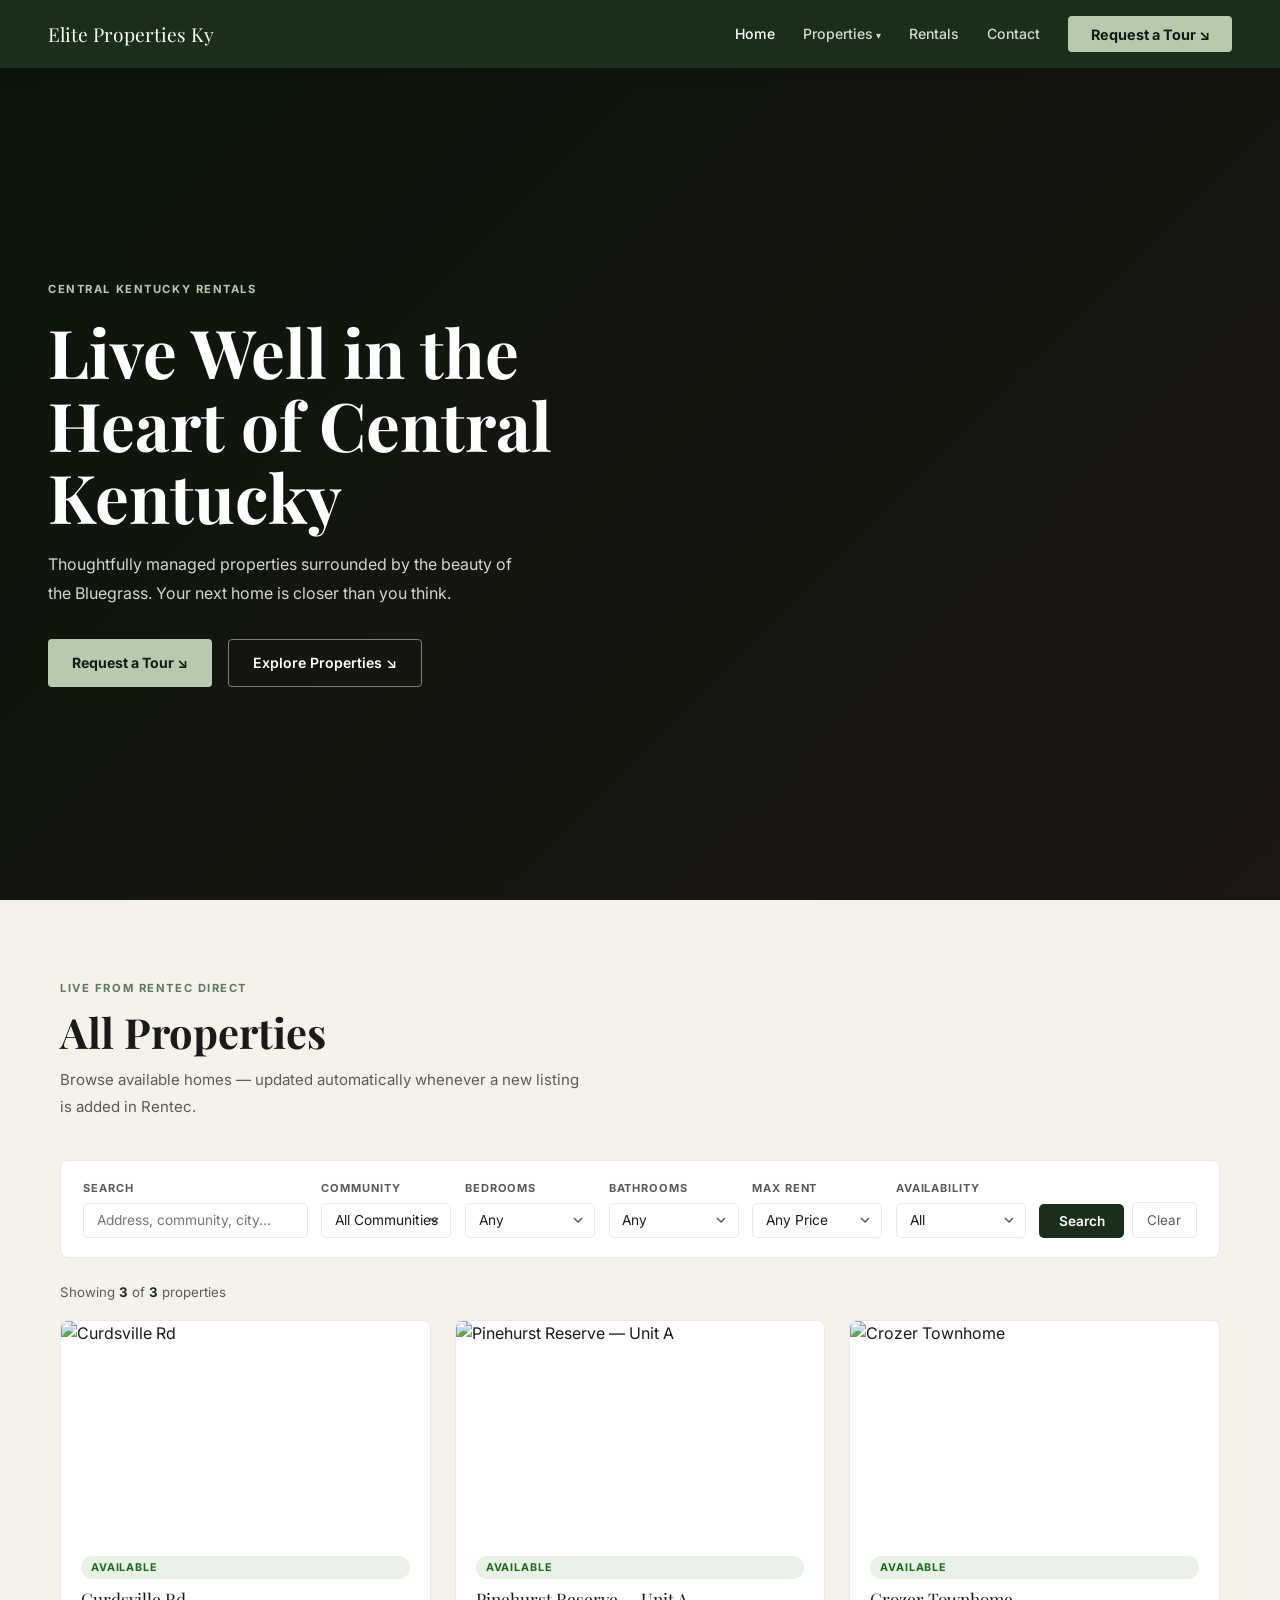
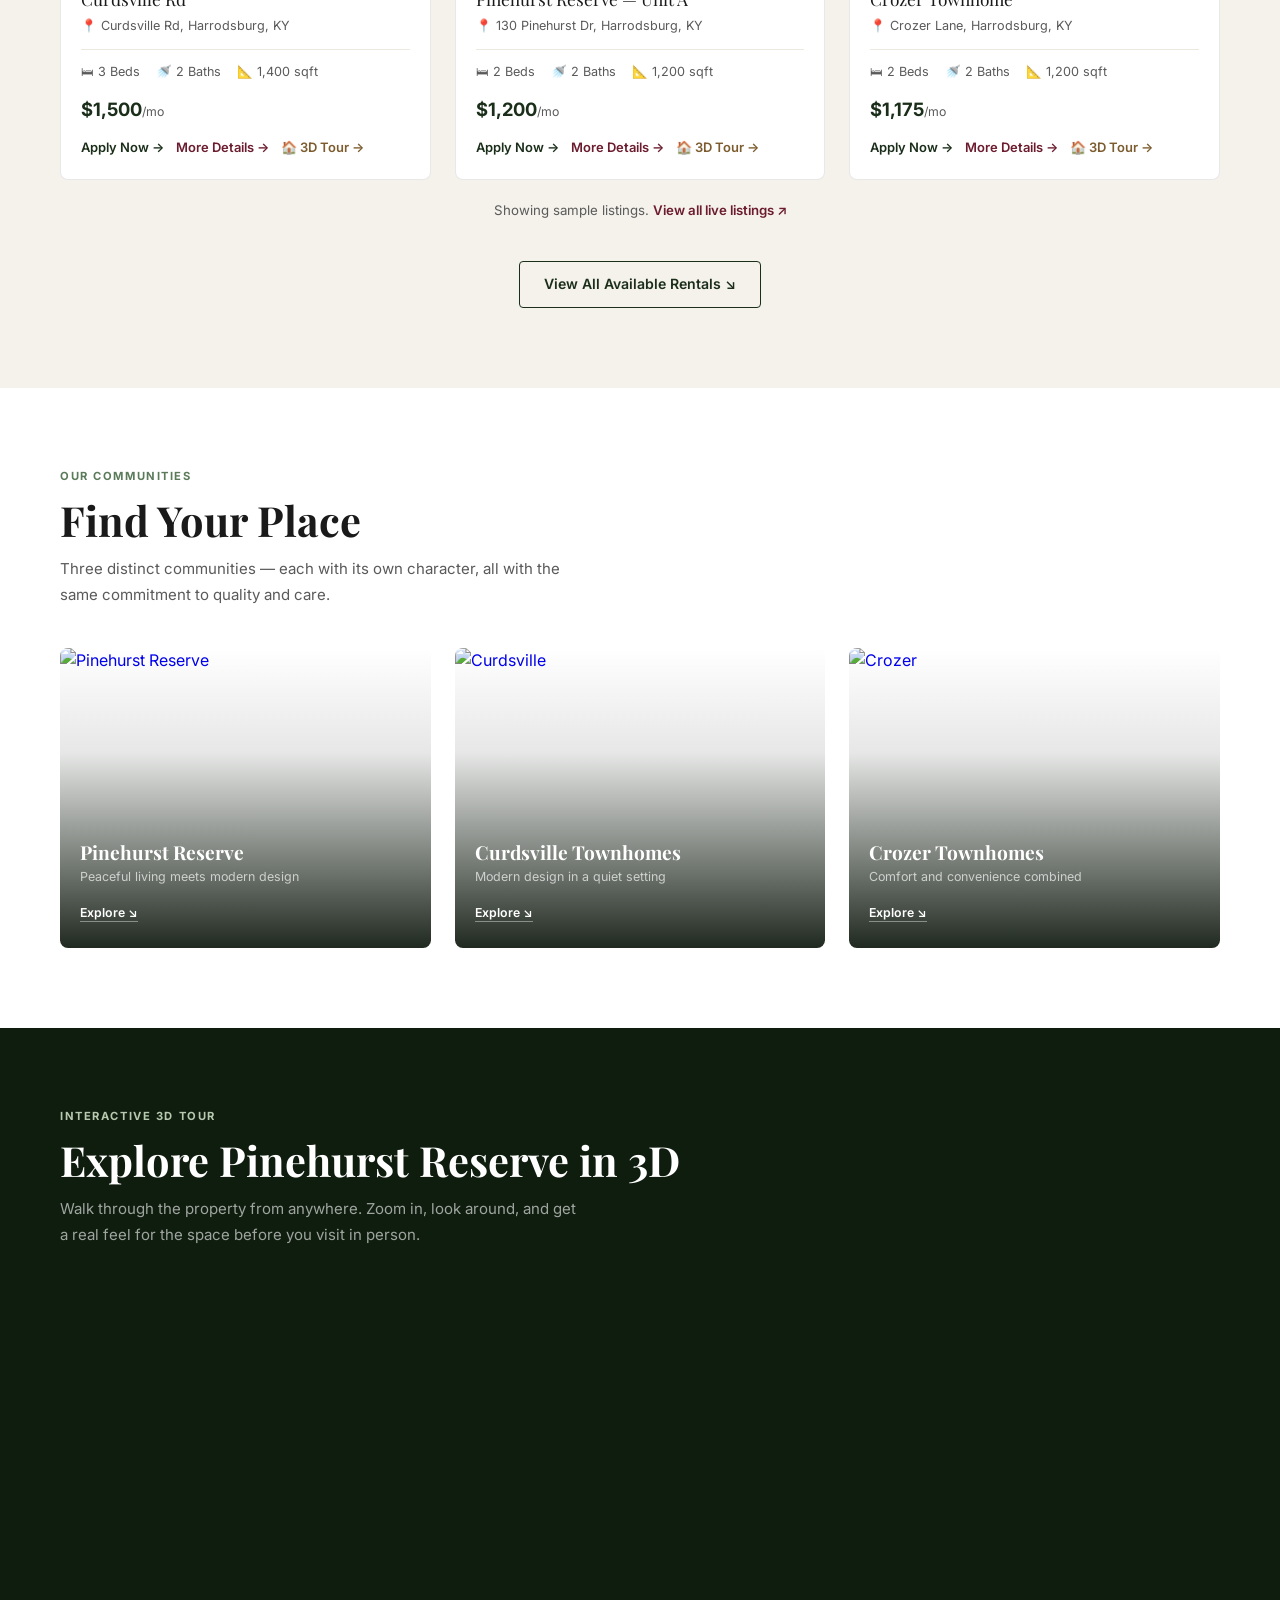
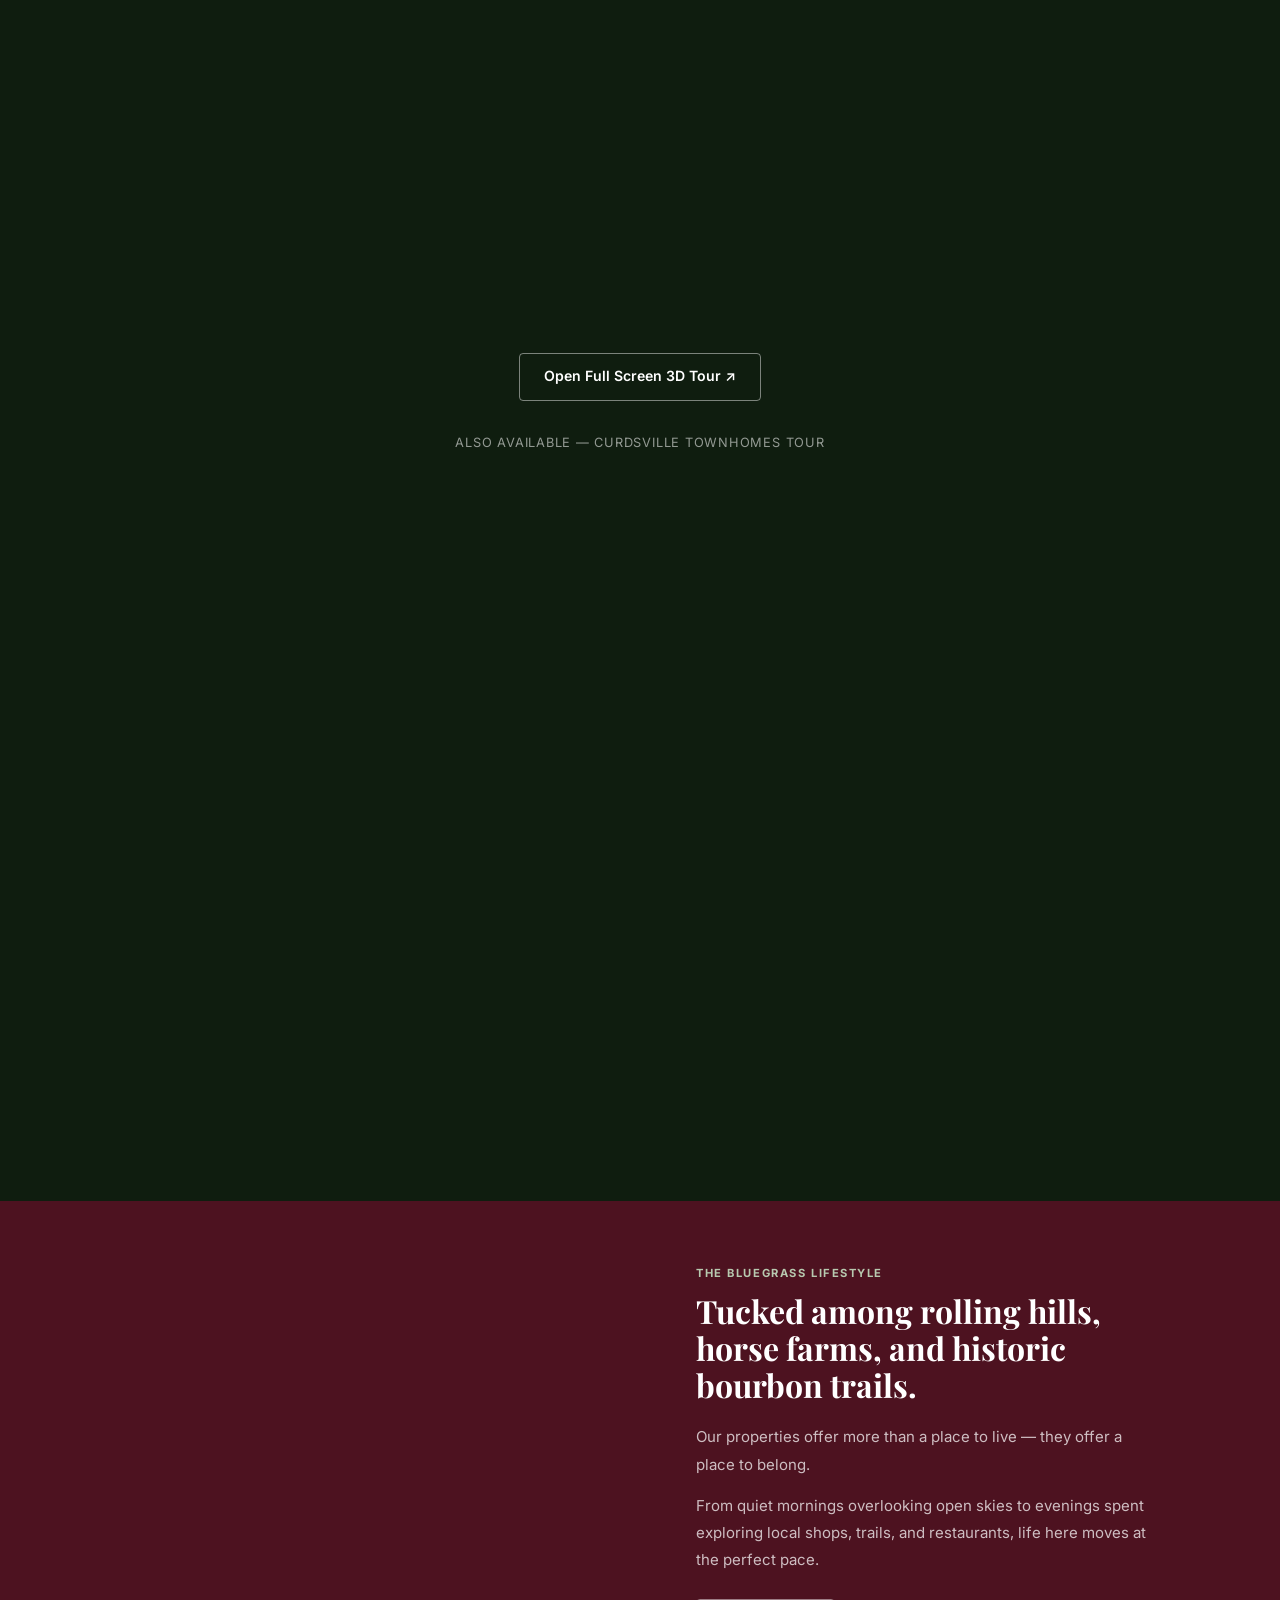
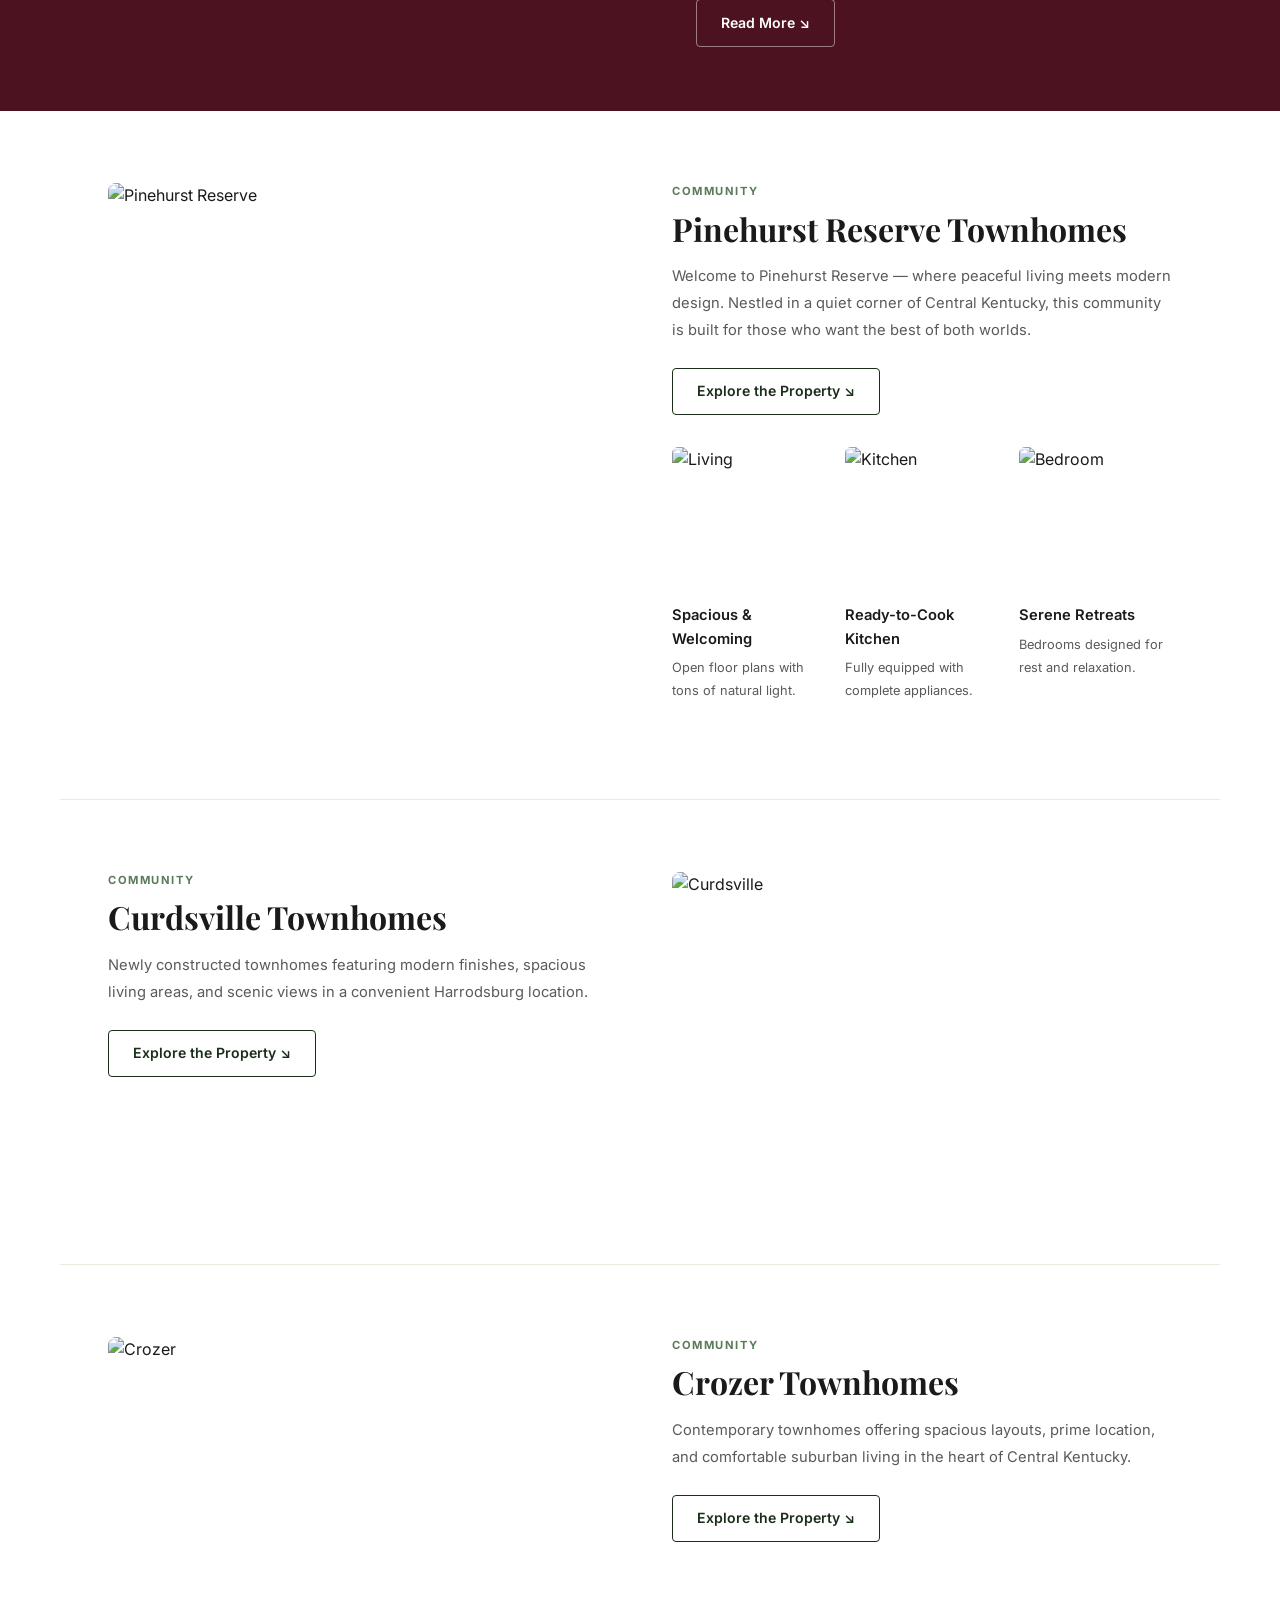
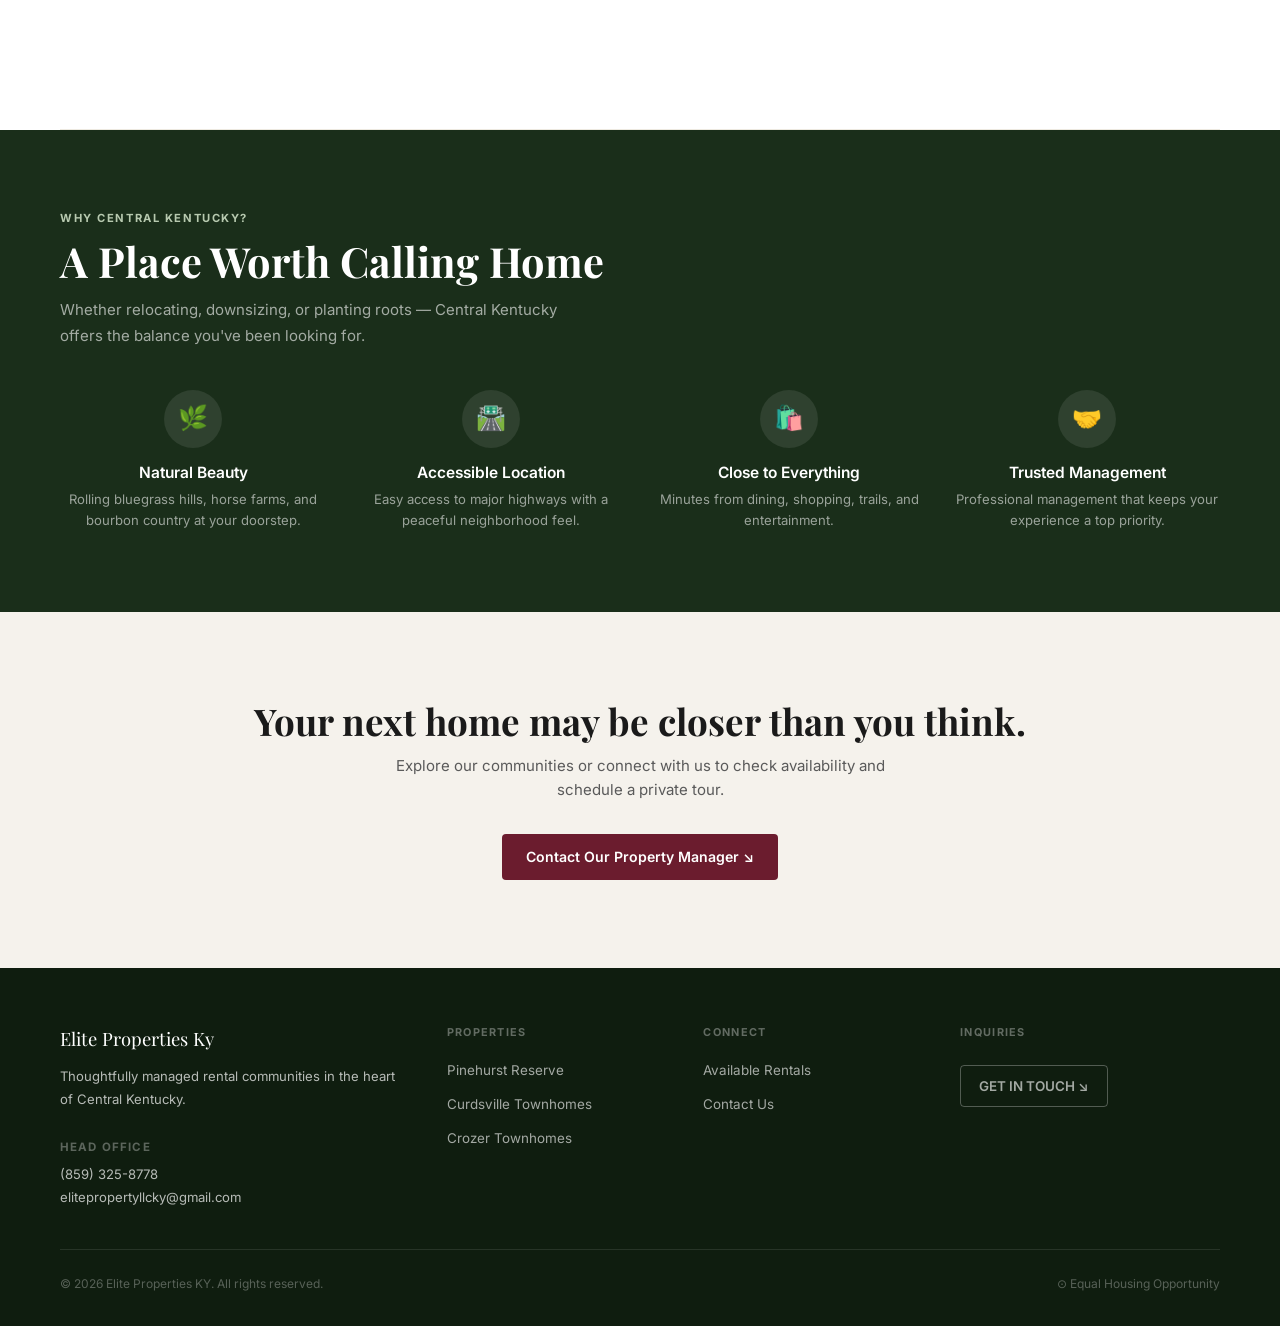
==== commit 5faaedc1: "Add files via upload" ====
--- a/index.html
+++ b/index.html
@@ -258,9 +258,11 @@
 
 <!-- CTA -->
 <div class="cta-band">
-  <h2>Your next home may be closer than you think.</h2>
-  <p>Explore our communities or connect with us to check availability and schedule a private tour.</p>
-  <a href="contact.html" class="btn btn-burgundy">Contact Our Property Manager ↘</a>
+  <div class="wrap">
+    <h2>Your next home may be closer than you think.</h2>
+    <p>Explore our communities or connect with us to check availability and schedule a private tour.</p>
+    <a href="contact.html" class="btn btn-burgundy">Contact Our Property Manager ↘</a>
+  </div>
 </div>
 
 <!-- FOOTER -->
--- a/style.css
+++ b/style.css
@@ -177,8 +177,8 @@
 
 /* CTA BAND */
 .cta-band { background: var(--cream); text-align: center; padding: 5.5rem 3rem; }
-.cta-band h2 { font-family: 'Playfair Display',serif; font-size: clamp(1.5rem,3vw,2.3rem); color: var(--text); margin-bottom: 0.75rem; }
-.cta-band p { color: var(--muted); font-size: 0.94rem; max-width: 480px; margin: 0 auto 2rem; }
+.cta-band h2 { font-family: 'Playfair Display',serif; font-size: clamp(1.5rem,3vw,2.3rem); color: var(--text); margin-bottom: 0.75rem; text-align: center; }
+.cta-band p { color: var(--muted); font-size: 0.94rem; max-width: 520px; margin: 0 auto 2rem; text-align: center; }
 
 /* FORM */
 .form-row { display: grid; grid-template-columns: 1fr 1fr; gap: 1rem; margin-bottom: 1rem; }
@@ -331,3 +331,31 @@
 /* 9. Matterport embed responsive */
 .mp-embed { width: 100%; aspect-ratio: 16/9; position: relative; border-radius: 10px; overflow: hidden; }
 .mp-embed iframe { width: 100%; height: 100%; border: 0; display: block; }
+
+.cta-band .wrap { display: flex; flex-direction: column; align-items: center; }
+.cta-band a.btn { align-self: center; }
+
+/* ── CTA BAND & CTA SECTION — CENTERED on all pages ── */
+.cta-band,
+.cta-section {
+  text-align: center !important;
+}
+.cta-band .wrap,
+.cta-section .wrap {
+  display: flex !important;
+  flex-direction: column !important;
+  align-items: center !important;
+  text-align: center !important;
+}
+.cta-band h2,
+.cta-band p,
+.cta-section h2,
+.cta-section p {
+  text-align: center !important;
+  margin-left: auto !important;
+  margin-right: auto !important;
+}
+.cta-band a,
+.cta-section a {
+  align-self: center !important;
+}
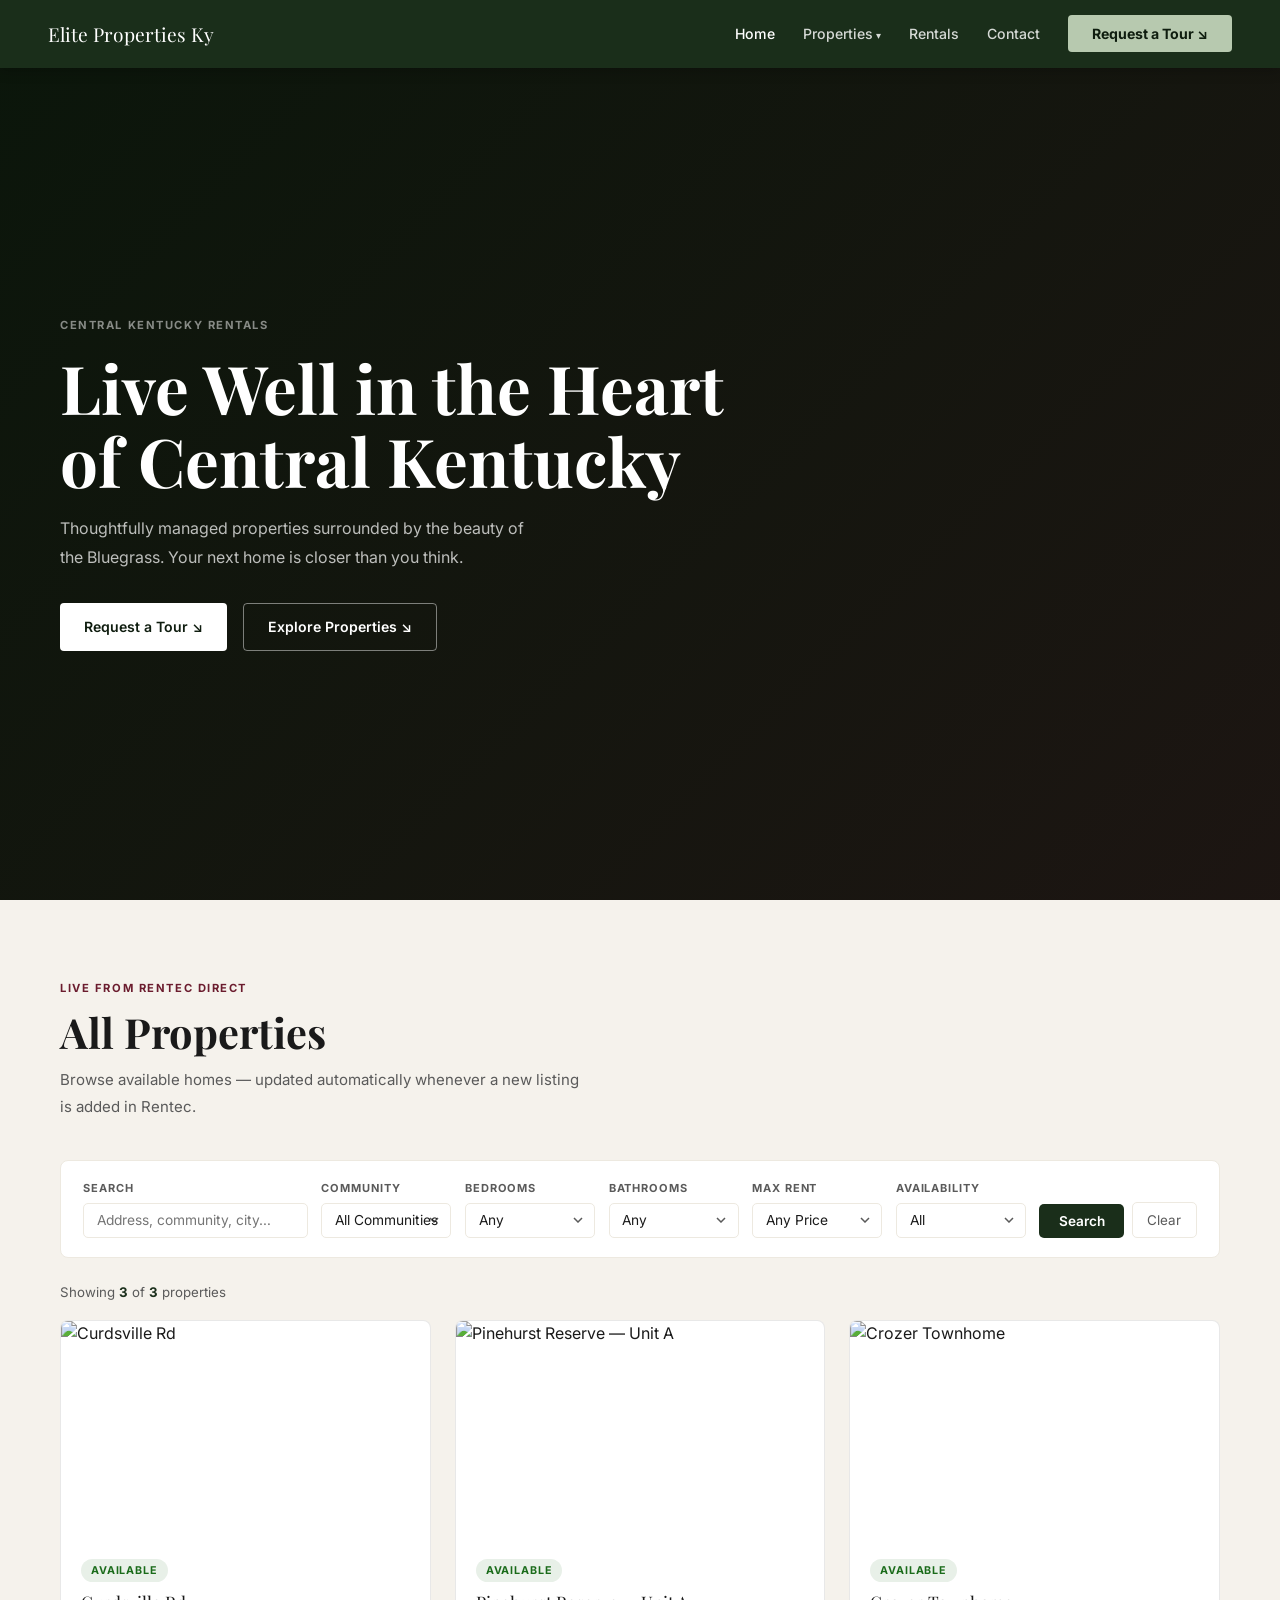
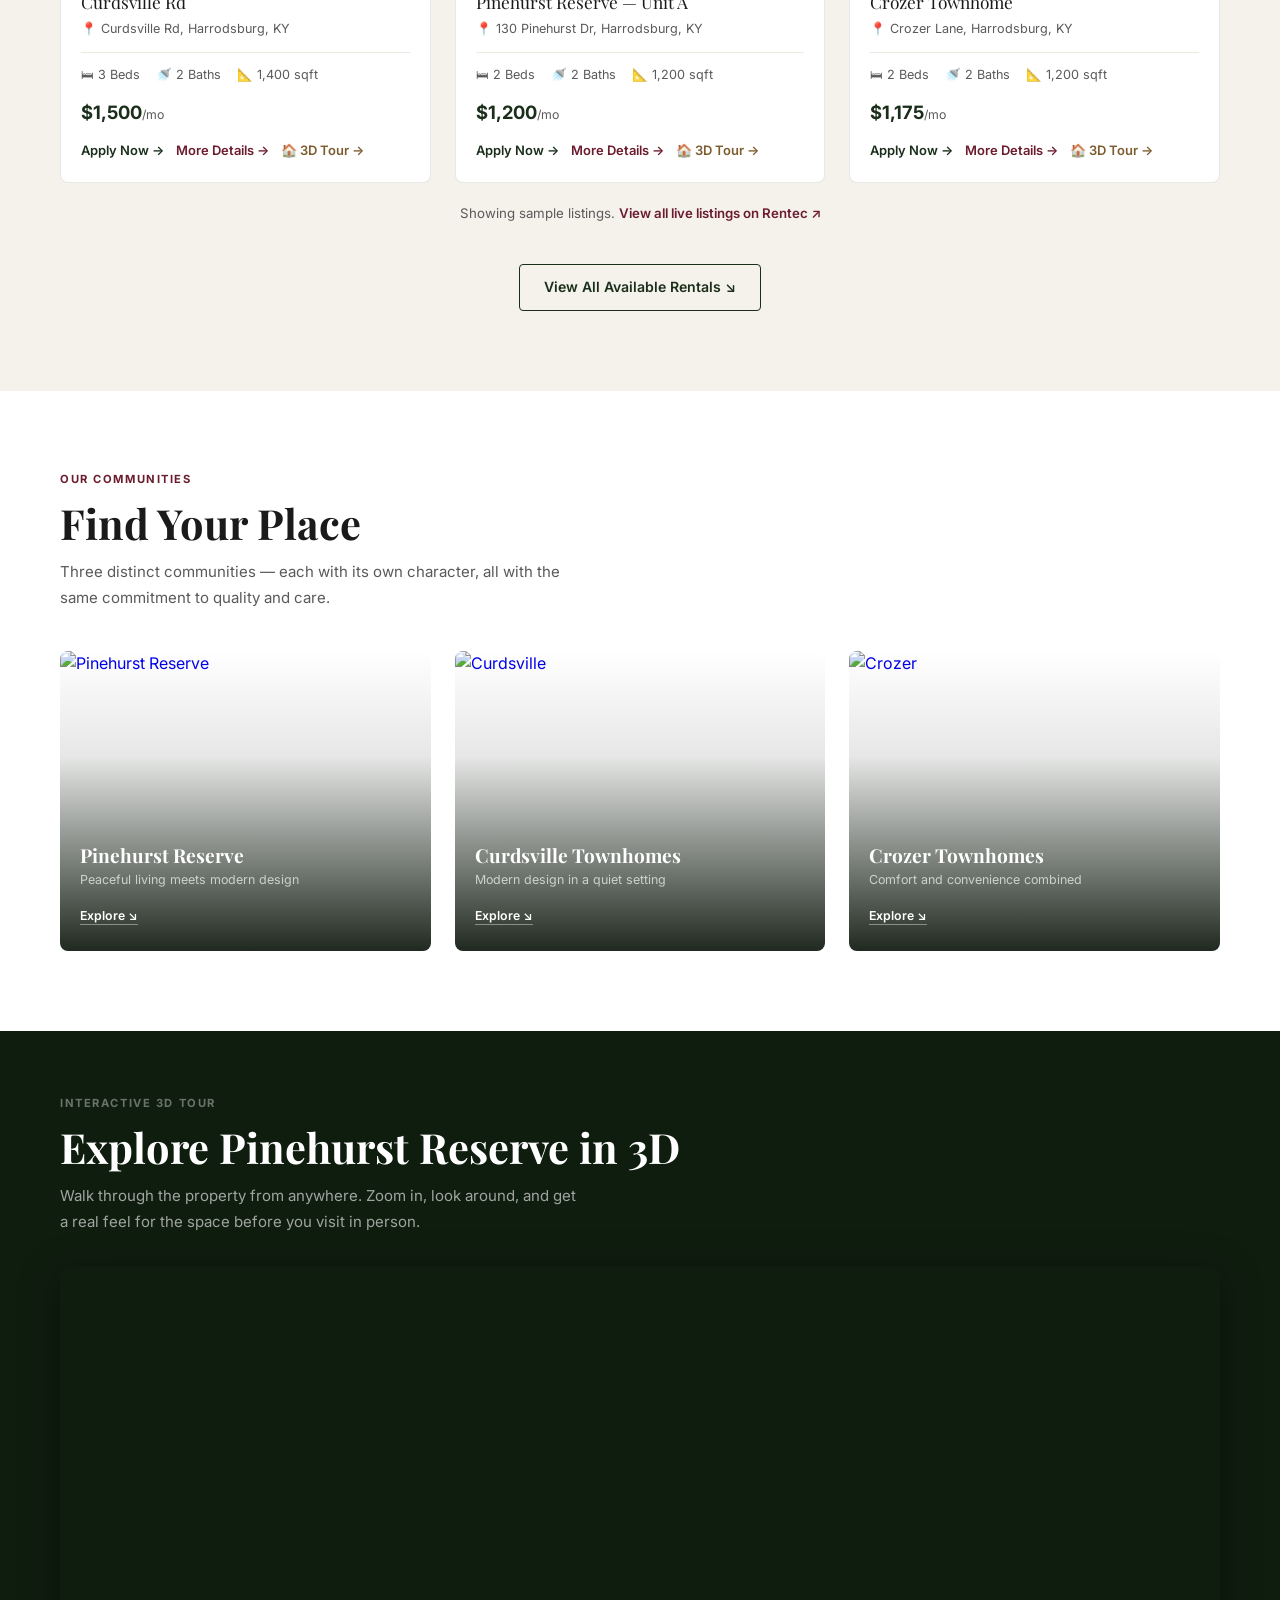
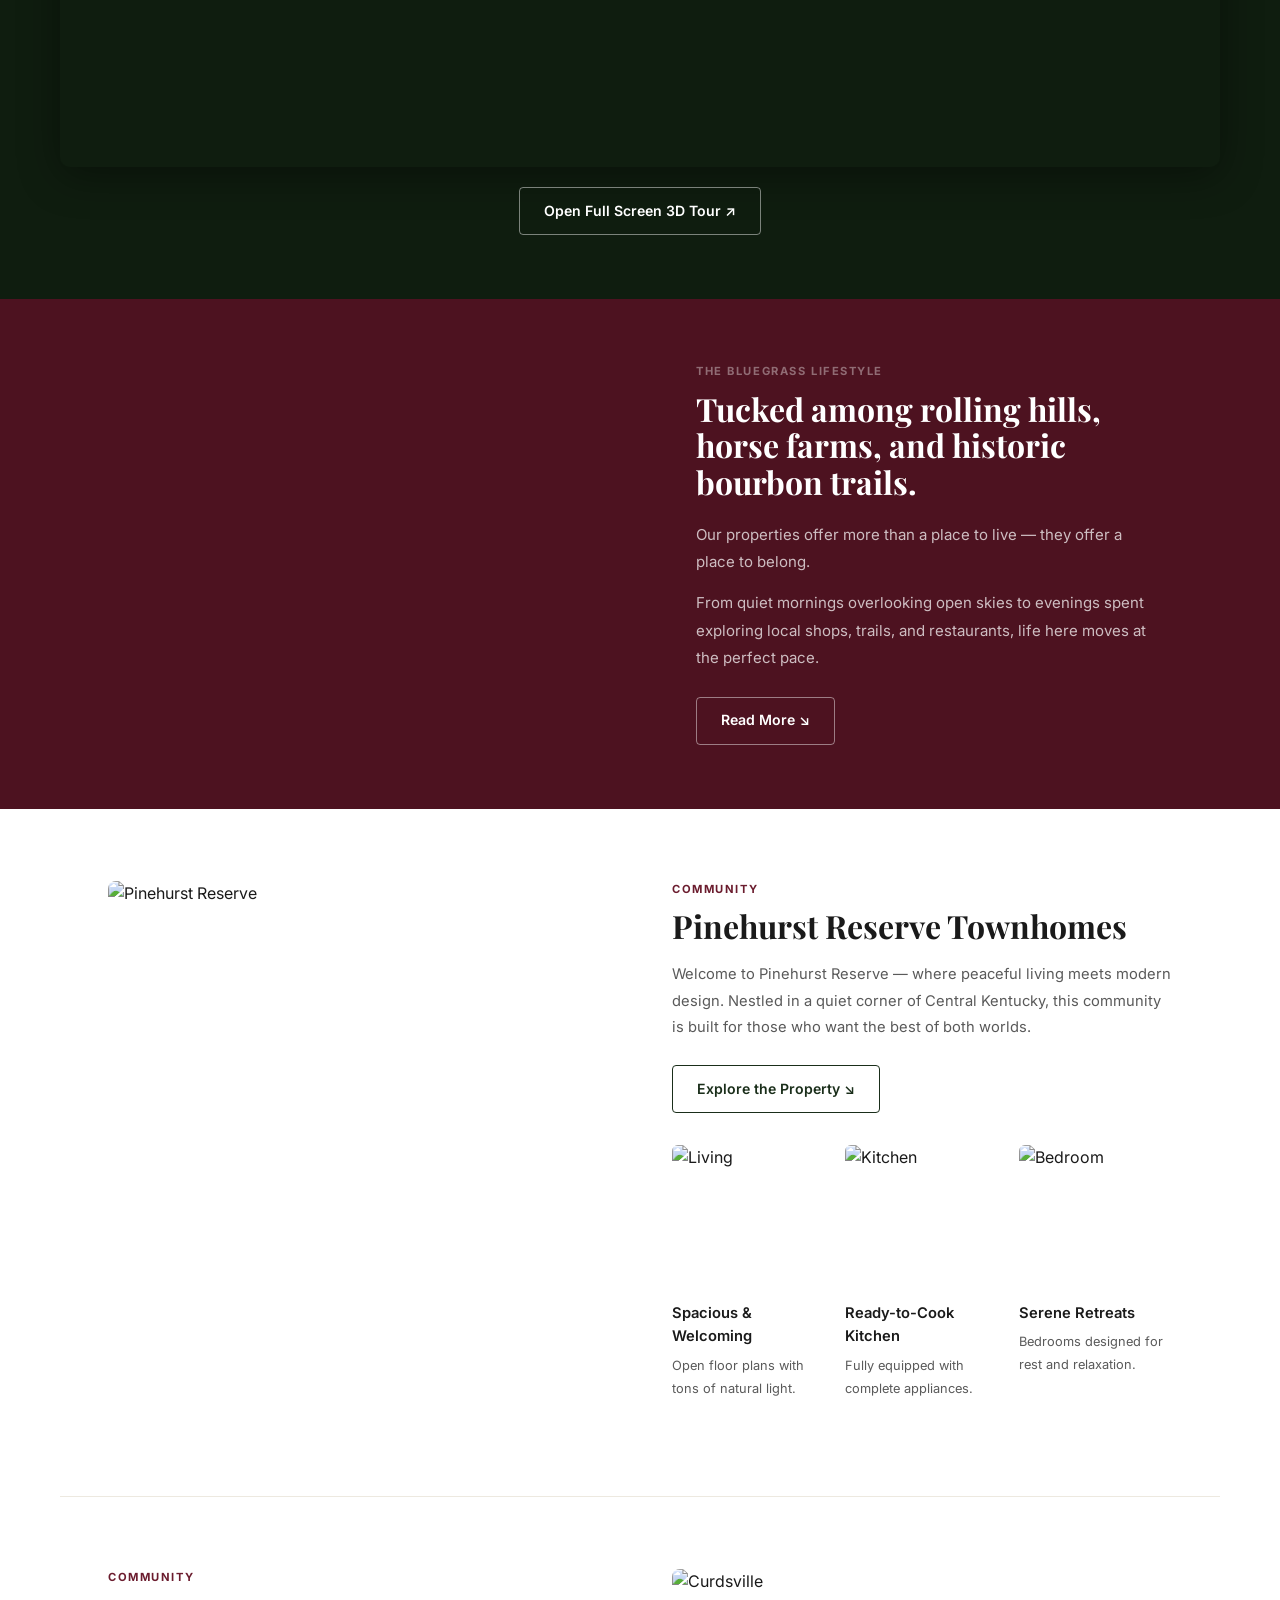
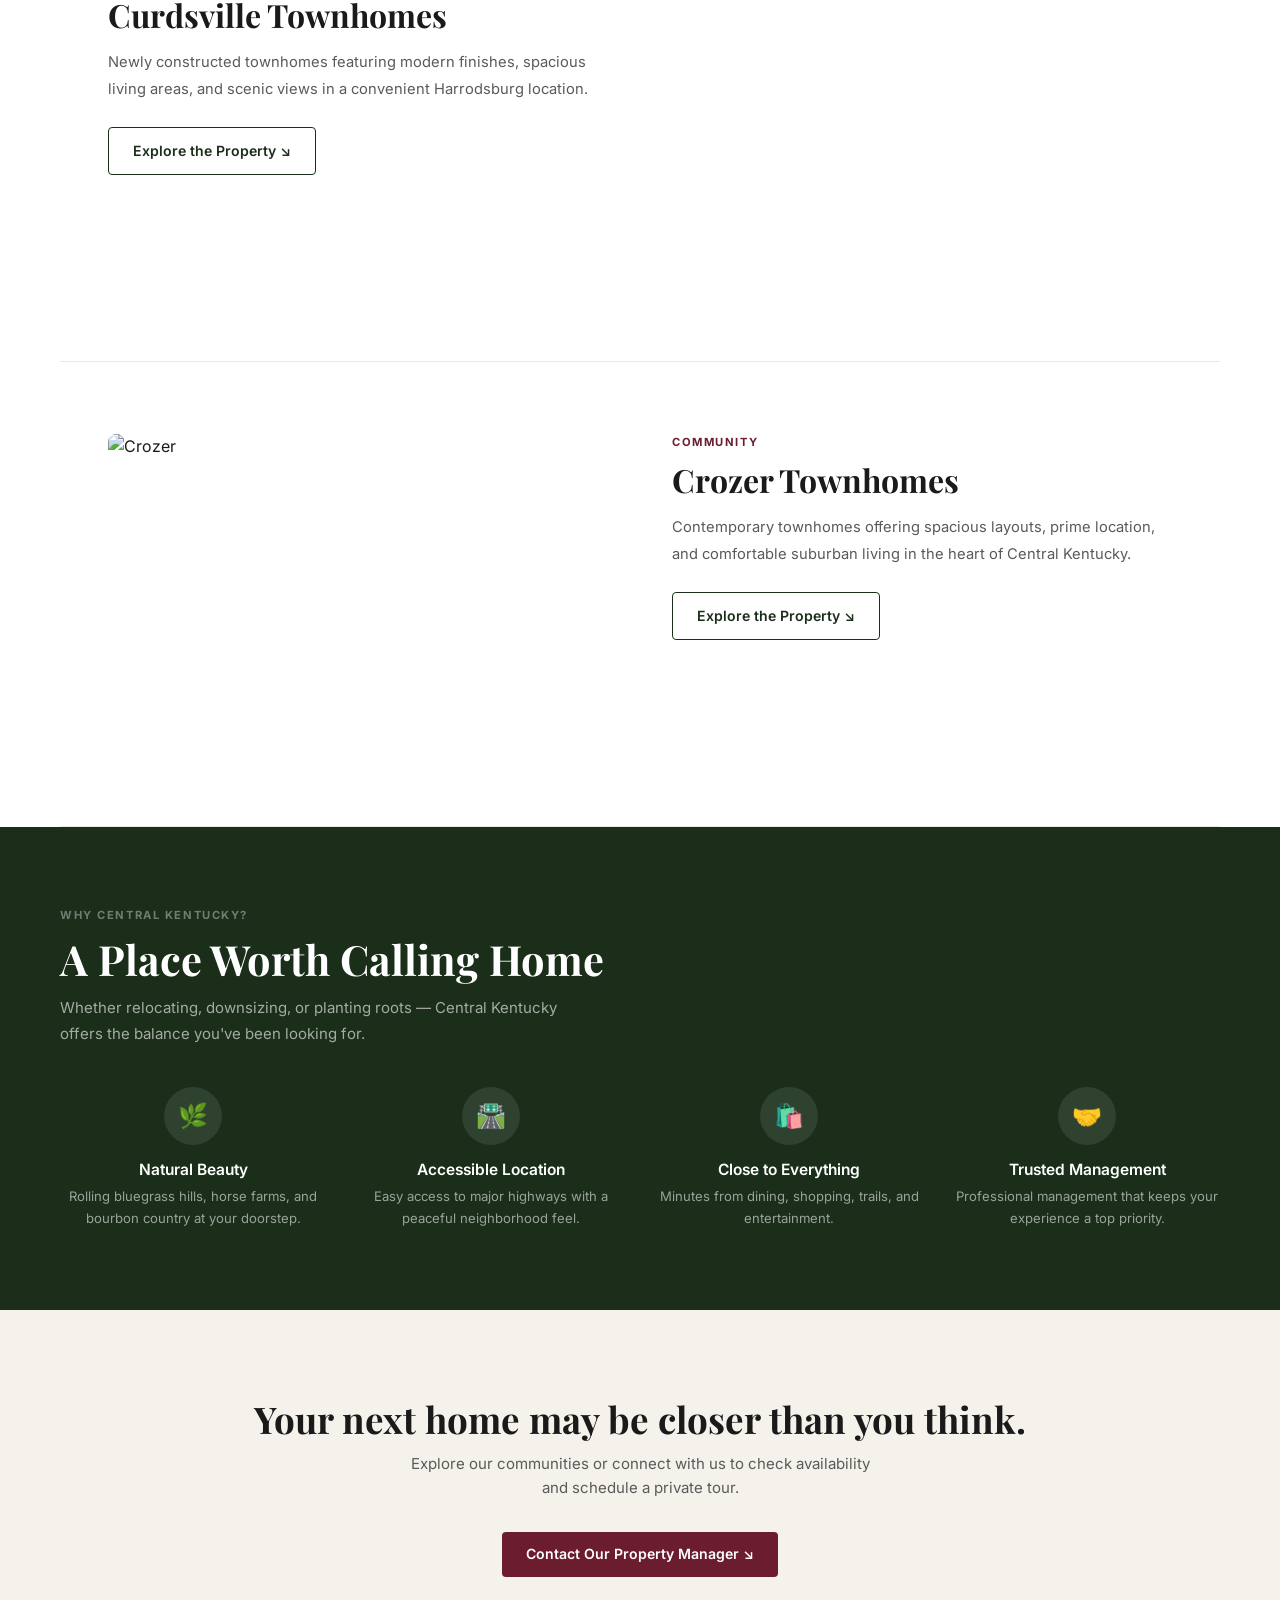
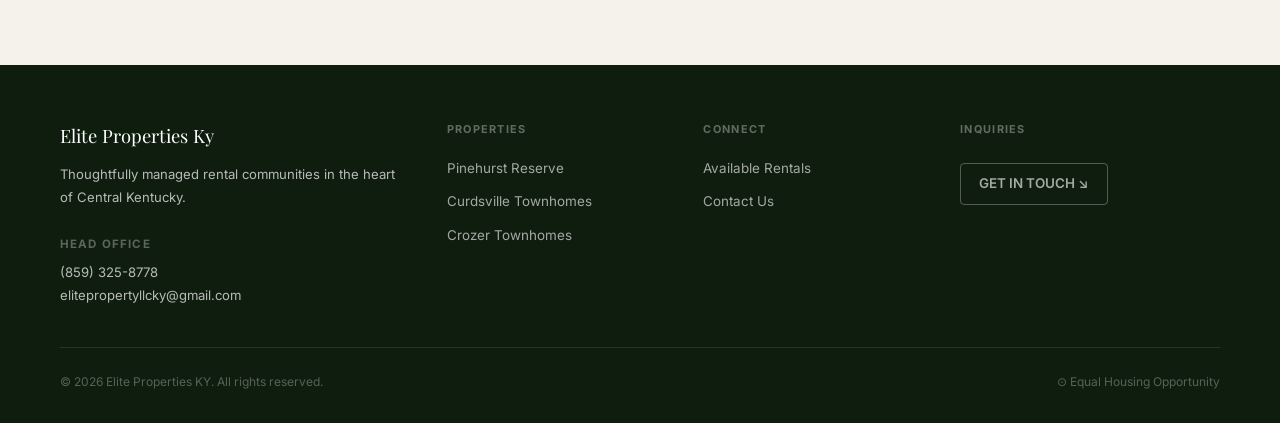
==== commit 9355b6c2: "Add files via upload" ====
--- a/index.html
+++ b/index.html
@@ -41,13 +41,15 @@
     <!-- Fallback static image if video fails -->
   </video>
   <div class="hero-overlay"></div>
-  <div class="hero-content">
-    <span class="hero-eyebrow">Central Kentucky Rentals</span>
-    <h1>Live Well in the Heart of Central Kentucky</h1>
-    <p class="hero-sub">Thoughtfully managed properties surrounded by the beauty of the Bluegrass. Your next home is closer than you think.</p>
-    <div class="hero-actions">
-      <a href="contact.html" class="btn btn-white">Request a Tour ↘</a>
-      <a href="#properties-section" class="btn btn-outline-white">Explore Properties ↘</a>
+  <div class="hero-inner">
+    <div class="hero-content">
+      <span class="hero-eyebrow">Central Kentucky Rentals</span>
+      <h1>Live Well in the Heart of Central Kentucky</h1>
+      <p class="hero-sub">Thoughtfully managed properties surrounded by the beauty of the Bluegrass. Your next home is closer than you think.</p>
+      <div class="hero-actions">
+        <a href="contact.html" class="btn btn-white">Request a Tour ↘</a>
+        <a href="#properties-section" class="btn btn-outline-white">Explore Properties ↘</a>
+      </div>
     </div>
   </div>
 </section>
@@ -162,12 +164,11 @@
     <span class="section-label">Interactive 3D Tour</span>
     <h2 class="section-title" style="color:var(--white)">Explore Pinehurst Reserve in 3D</h2>
     <p class="section-sub" style="color:rgba(255,255,255,0.6);margin-bottom:2rem;">Walk through the property from anywhere. Zoom in, look around, and get a real feel for the space before you visit in person.</p>
-    <div class="mp-embed">
+    <div class="tour-frame">
       <iframe
-        src="https://my.matterport.com/show/?m=jr7xb9xrBE8"
-        allow="autoplay; fullscreen; web-share; xr-spatial-tracking"
-        frameborder="0"
+        src="https://my.matterport.com/show/?m=jr7xb9xrBE8&brand=0&mls=1&help=0"
         allowfullscreen
+        allow="xr-spatial-tracking"
         title="Pinehurst Reserve 3D Virtual Tour">
       </iframe>
     </div>
@@ -176,18 +177,6 @@
         Open Full Screen 3D Tour ↗
       </a>
     </p>
-    <div style="margin-top:2rem;">
-      <p style="color:rgba(255,255,255,.55);font-size:.8rem;text-align:center;margin-bottom:1rem;letter-spacing:.06em;text-transform:uppercase;">Also Available — Curdsville Townhomes Tour</p>
-      <div class="mp-embed">
-        <iframe
-          src="https://my.matterport.com/show/?m=mweATdD8G1L"
-          allow="autoplay; fullscreen; web-share; xr-spatial-tracking"
-          frameborder="0"
-          allowfullscreen
-          title="Curdsville Townhomes 3D Tour">
-        </iframe>
-      </div>
-    </div>
   </div>
 </div>
 
@@ -258,11 +247,9 @@
 
 <!-- CTA -->
 <div class="cta-band">
-  <div class="wrap">
-    <h2>Your next home may be closer than you think.</h2>
-    <p>Explore our communities or connect with us to check availability and schedule a private tour.</p>
-    <a href="contact.html" class="btn btn-burgundy">Contact Our Property Manager ↘</a>
-  </div>
+  <h2>Your next home may be closer than you think.</h2>
+  <p>Explore our communities or connect with us to check availability and schedule a private tour.</p>
+  <a href="contact.html" class="btn btn-burgundy">Contact Our Property Manager ↘</a>
 </div>
 
 <!-- FOOTER -->
--- a/style.css
+++ b/style.css
@@ -15,6 +15,7 @@
   --white:       #ffffff;
   --border:      rgba(0,0,0,0.09);
   --shadow:      0 4px 24px rgba(0,0,0,0.08);
+  --accent:      #B7C9AF; /* sage — higher-contrast caption/CTA color on dark forest backgrounds */
 }
 html { scroll-behavior: smooth; }
 body { font-family: 'Inter', sans-serif; color: var(--text); background: var(--white); line-height: 1.6; }
@@ -40,8 +41,13 @@
 .nav-dropdown:hover .dropdown-menu { display: block; }
 .dropdown-menu a { display: block; padding: 0.65rem 1.25rem; color: rgba(255,255,255,0.78); font-size: 0.85rem; }
 .dropdown-menu a:hover { background: rgba(255,255,255,0.07); color: var(--white); }
-.nav-cta { background: var(--burgundy) !important; color: var(--white) !important; padding: 0.48rem 1.15rem; border-radius: 4px; font-weight: 600 !important; transition: background 0.2s !important; }
-.nav-cta:hover { background: var(--burg-dark) !important; }
+.nav-cta { background: var(--accent) !important; color: var(--forest-dark) !important; padding: 0.62rem 1.5rem; border-radius: 4px; font-weight: 700 !important; font-size: 0.92rem; transition: transform 0.2s, box-shadow 0.2s !important; animation: navCtaBreathe 2.6s ease-in-out infinite; }
+.nav-cta:hover { background: var(--accent) !important; transform: scale(1.05); animation-play-state: paused; }
+@keyframes navCtaBreathe {
+  0%, 100% { box-shadow: 0 0 0 0 rgba(183,201,175,0.55); transform: scale(1); }
+  50% { box-shadow: 0 0 0 8px rgba(183,201,175,0); transform: scale(1.045); }
+}
+@media (prefers-reduced-motion: reduce) { .nav-cta { animation: none; } }
 .nav-toggle { display: none; background: none; border: none; cursor: pointer; padding: 0.5rem; flex-direction: column; gap: 5px; }
 .nav-toggle span { display: block; width: 22px; height: 2px; background: var(--white); border-radius: 2px; }
 
@@ -62,14 +68,20 @@
 .wrap { max-width: 1160px; margin: 0 auto; }
 .section { padding: 5rem 3rem; }
 .section-label { font-size: 0.7rem; font-weight: 700; letter-spacing: 0.14em; text-transform: uppercase; color: var(--burgundy); display: block; margin-bottom: 0.6rem; }
+/* Higher-contrast variant for section labels sitting on dark forest backgrounds (contact hero, rentals hero) */
+.section-label-accent { color: var(--accent); }
 .section-title { font-size: clamp(1.8rem,3.5vw,2.6rem); color: var(--text); margin-bottom: 0.75rem; }
 .section-sub { color: var(--muted); font-size: 0.94rem; max-width: 520px; margin-bottom: 2.5rem; line-height: 1.75; }
 
 /* HERO */
-.hero { position: relative; min-height: 100vh; display: flex; align-items: center; overflow: hidden; background: var(--forest-dark); }
+/* Alignment rule: .hero gets the SAME 3rem side padding as .section, and .hero-inner
+   mirrors .wrap (max-width 1160, centered, no extra padding) so hero copy lines up
+   with the section content underneath it at every viewport width. */
+.hero { position: relative; min-height: 100vh; display: flex; align-items: center; overflow: hidden; background: var(--forest-dark); padding: 0 3rem; }
 .hero-video { position: absolute; inset: 0; width: 100%; height: 100%; object-fit: cover; opacity: 0.32; }
 .hero-overlay { position: absolute; inset: 0; background: linear-gradient(135deg,rgba(8,18,8,0.65) 0%,rgba(45,12,22,0.45) 100%); }
-.hero-content { position: relative; z-index: 2; max-width: 700px; padding: 0 3rem; margin-top: 68px; }
+.hero-inner { position: relative; z-index: 2; max-width: 1160px; margin: 68px auto 0; width: 100%; }
+.hero-content { max-width: 700px; }
 .hero-eyebrow { font-size: 0.7rem; font-weight: 700; letter-spacing: 0.14em; text-transform: uppercase; color: rgba(255,255,255,0.5); display: block; margin-bottom: 1rem; }
 .hero h1 { font-size: clamp(2.5rem,5.5vw,4.2rem); color: var(--white); line-height: 1.08; margin-bottom: 1.1rem; }
 .hero-sub { font-size: 1rem; color: rgba(255,255,255,0.72); max-width: 480px; line-height: 1.78; margin-bottom: 2rem; }
@@ -177,8 +189,8 @@
 
 /* CTA BAND */
 .cta-band { background: var(--cream); text-align: center; padding: 5.5rem 3rem; }
-.cta-band h2 { font-family: 'Playfair Display',serif; font-size: clamp(1.5rem,3vw,2.3rem); color: var(--text); margin-bottom: 0.75rem; text-align: center; }
-.cta-band p { color: var(--muted); font-size: 0.94rem; max-width: 520px; margin: 0 auto 2rem; text-align: center; }
+.cta-band h2 { font-family: 'Playfair Display',serif; font-size: clamp(1.5rem,3vw,2.3rem); color: var(--text); margin-bottom: 0.75rem; }
+.cta-band p { color: var(--muted); font-size: 0.94rem; max-width: 480px; margin: 0 auto 2rem; }
 
 /* FORM */
 .form-row { display: grid; grid-template-columns: 1fr 1fr; gap: 1rem; margin-bottom: 1rem; }
@@ -214,7 +226,7 @@
   .nav-dropdown:hover .dropdown-menu { display: none; }
   .nav-dropdown.open .dropdown-menu { display: block; }
   .section { padding: 3.5rem 1.5rem; }
-  .hero-content { padding: 0 1.5rem; }
+  .hero { padding: 0 1.5rem; }
   .community-grid { grid-template-columns: 1fr; }
   .lifestyle-inner { grid-template-columns: 1fr; }
   .lifestyle-text { padding: 3rem 1.5rem; }
@@ -234,128 +246,3 @@
   .feature-grid { grid-template-columns: 1fr; }
   .hero h1 { font-size: 2.2rem; }
 }
-
-/* ══════════════════════════════════════════════
-   FINALIZATION CHANGES — Elite Property Group
-   Per Project Finalization Document
-══════════════════════════════════════════════ */
-
-/* 1. Caption text color → #B7C9AF (higher contrast) */
-.section-label { color: #B7C9AF !important; }
-.hero-eyebrow  { color: #B7C9AF !important; }
-
-/* Override section-label inside dark sections */
-.why-section .section-label,
-.tour-section .section-label,
-.lifestyle-text .section-label,
-.comm-life .section-label,
-footer .section-label { color: #B7C9AF !important; }
-
-/* Section label on light backgrounds uses darker green */
-#communities .section-label,
-#properties-section .section-label,
-.comm-rows .section-label,
-.cta-band .section-label,
-.contact-hero .section-label,
-.rentals-hero .section-label { color: #5a7a5a !important; }
-
-/* 2. Consistent alignment — all sections use same max-width and padding */
-.section { padding: 5rem 3rem; }
-.section > .wrap,
-.section-inner,
-.wrap { max-width: 1160px; margin-left: auto; margin-right: auto; }
-
-/* 3. Request a Tour button — larger + #B7C9AF color + breathing animation */
-.nav-cta {
-  background: #B7C9AF !important;
-  color: #0f1d0f !important;
-  padding: 0.6rem 1.4rem !important;
-  border-radius: 4px;
-  font-weight: 700 !important;
-  font-size: 0.9rem !important;
-  animation: breathe 2.8s ease-in-out infinite !important;
-  border: none !important;
-}
-.nav-cta:hover {
-  background: #9ab89a !important;
-  animation-play-state: paused !important;
-  transform: translateY(-1px);
-}
-
-/* Hero CTA buttons — also apply breathing to primary tour button */
-.btn-white {
-  background: #B7C9AF !important;
-  color: #0f1d0f !important;
-  font-weight: 700 !important;
-  animation: breathe 2.8s ease-in-out infinite;
-}
-.btn-white:hover {
-  background: #9ab89a !important;
-  animation-play-state: paused;
-}
-
-/* Breathing animation */
-@keyframes breathe {
-  0%   { box-shadow: 0 0 0 0 rgba(183, 201, 175, 0.7); transform: scale(1); }
-  50%  { box-shadow: 0 0 0 8px rgba(183, 201, 175, 0); transform: scale(1.03); }
-  100% { box-shadow: 0 0 0 0 rgba(183, 201, 175, 0); transform: scale(1); }
-}
-
-/* 4. Hero content alignment — ensure consistent left padding */
-.hero-content {
-  padding-left: 3rem;
-  padding-right: 3rem;
-  max-width: 700px;
-}
-
-/* 5. All page sections consistent left-align */
-.section-title,
-.section-sub,
-.section-label,
-h1, h2 { text-align: left; }
-
-/* 6. Consistent card heights in property grid */
-.prop-card { display: flex; flex-direction: column; }
-.prop-body  { flex: 1; display: flex; flex-direction: column; }
-.prop-actions { margin-top: auto; }
-
-/* 7. Hero subtext color improvement */
-.hero-sub { color: rgba(255,255,255,0.82); }
-
-/* 8. Mobile alignment fixes */
-@media(max-width:960px) {
-  .hero-content { padding-left: 1.5rem; padding-right: 1.5rem; }
-  .section { padding: 3.5rem 1.5rem; }
-}
-
-/* 9. Matterport embed responsive */
-.mp-embed { width: 100%; aspect-ratio: 16/9; position: relative; border-radius: 10px; overflow: hidden; }
-.mp-embed iframe { width: 100%; height: 100%; border: 0; display: block; }
-
-.cta-band .wrap { display: flex; flex-direction: column; align-items: center; }
-.cta-band a.btn { align-self: center; }
-
-/* ── CTA BAND & CTA SECTION — CENTERED on all pages ── */
-.cta-band,
-.cta-section {
-  text-align: center !important;
-}
-.cta-band .wrap,
-.cta-section .wrap {
-  display: flex !important;
-  flex-direction: column !important;
-  align-items: center !important;
-  text-align: center !important;
-}
-.cta-band h2,
-.cta-band p,
-.cta-section h2,
-.cta-section p {
-  text-align: center !important;
-  margin-left: auto !important;
-  margin-right: auto !important;
-}
-.cta-band a,
-.cta-section a {
-  align-self: center !important;
-}
